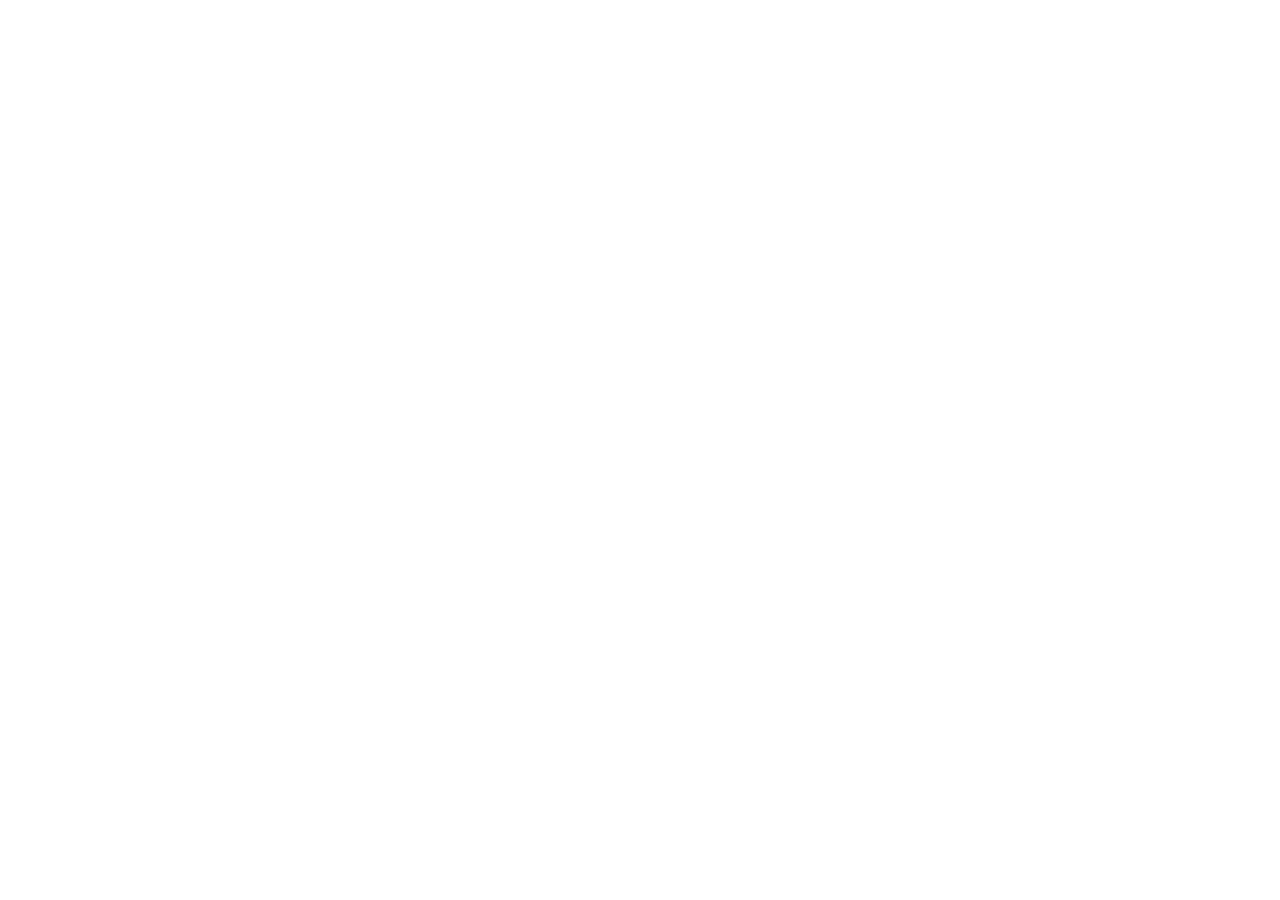
==== index.html @ 193f7284 "base del index" ====
<!DOCTYPE html>
<html lang="en">
<head>
    <meta charset="UTF-8">
    <meta name="viewport" content="width=device-width, initial-scale=1.0">
    <title>BA Perfumes - HOME</title>
</head>
<body>
    
</body>
</html>
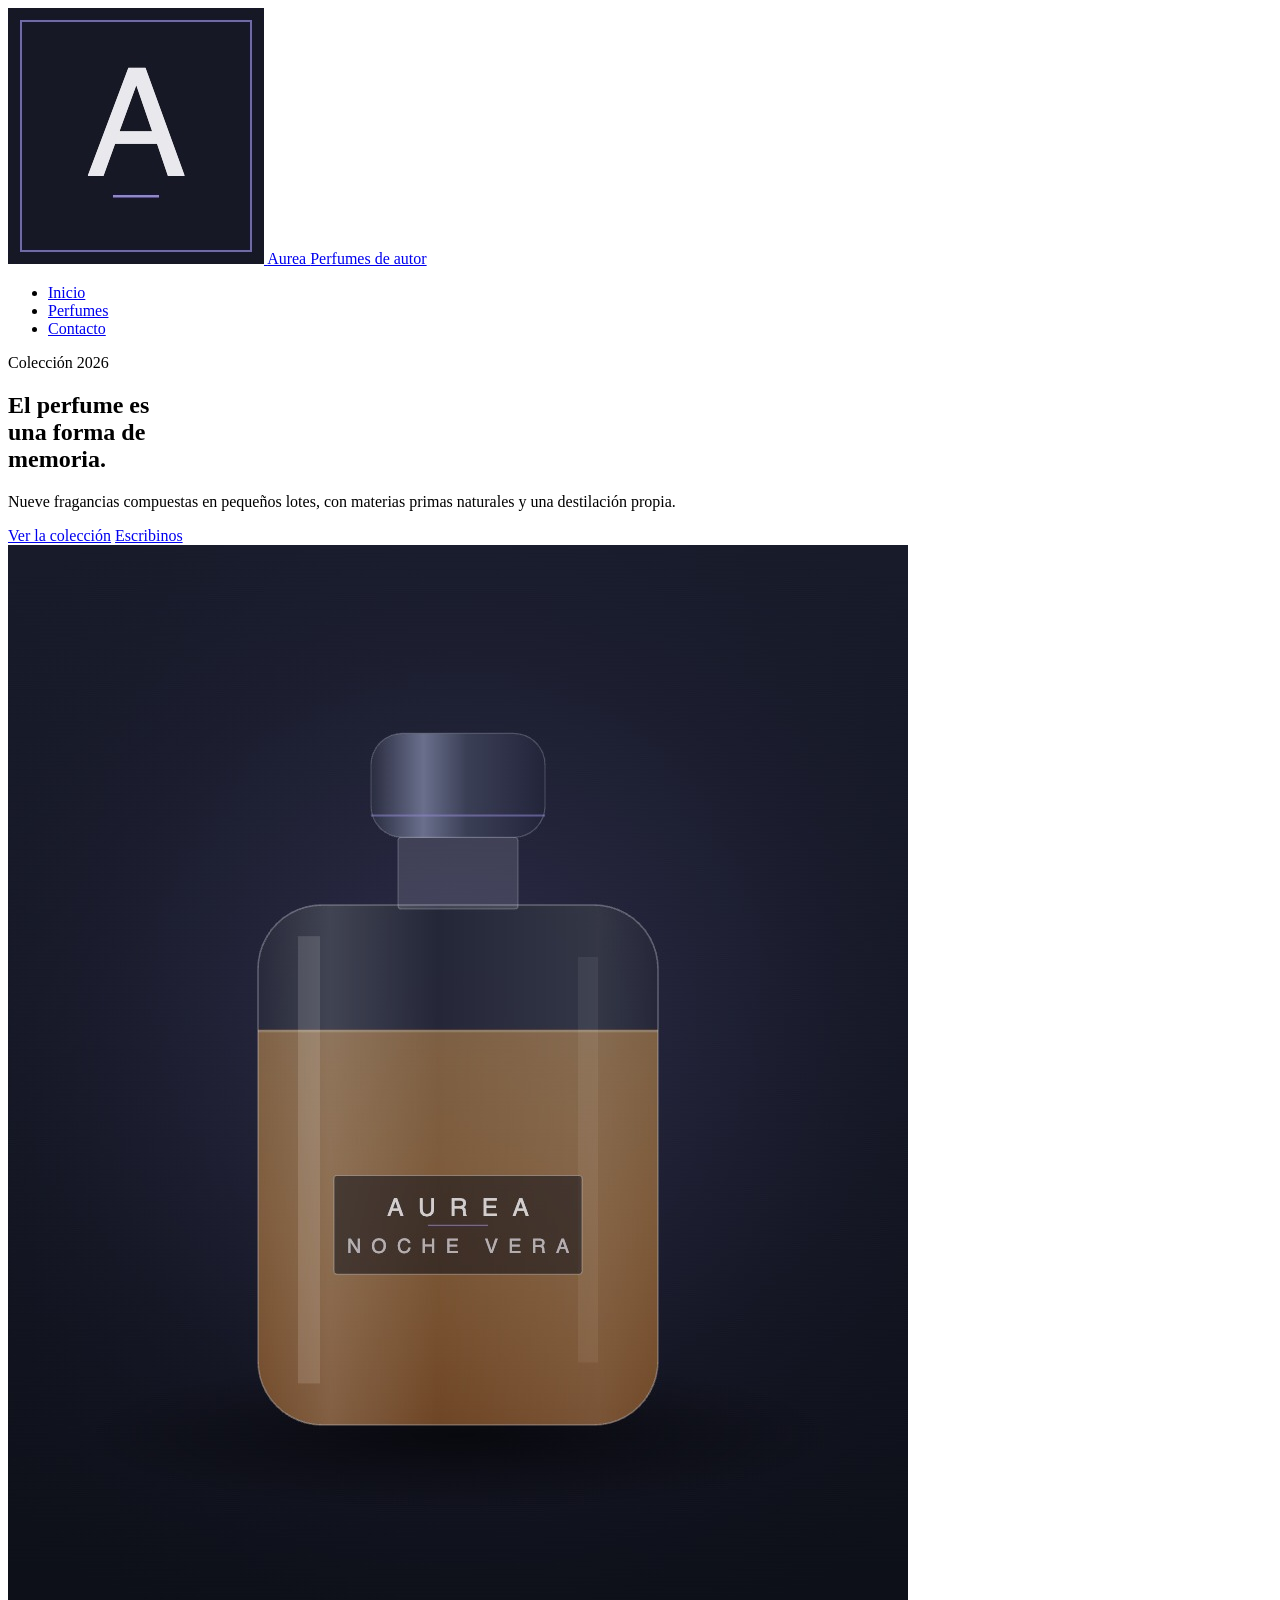
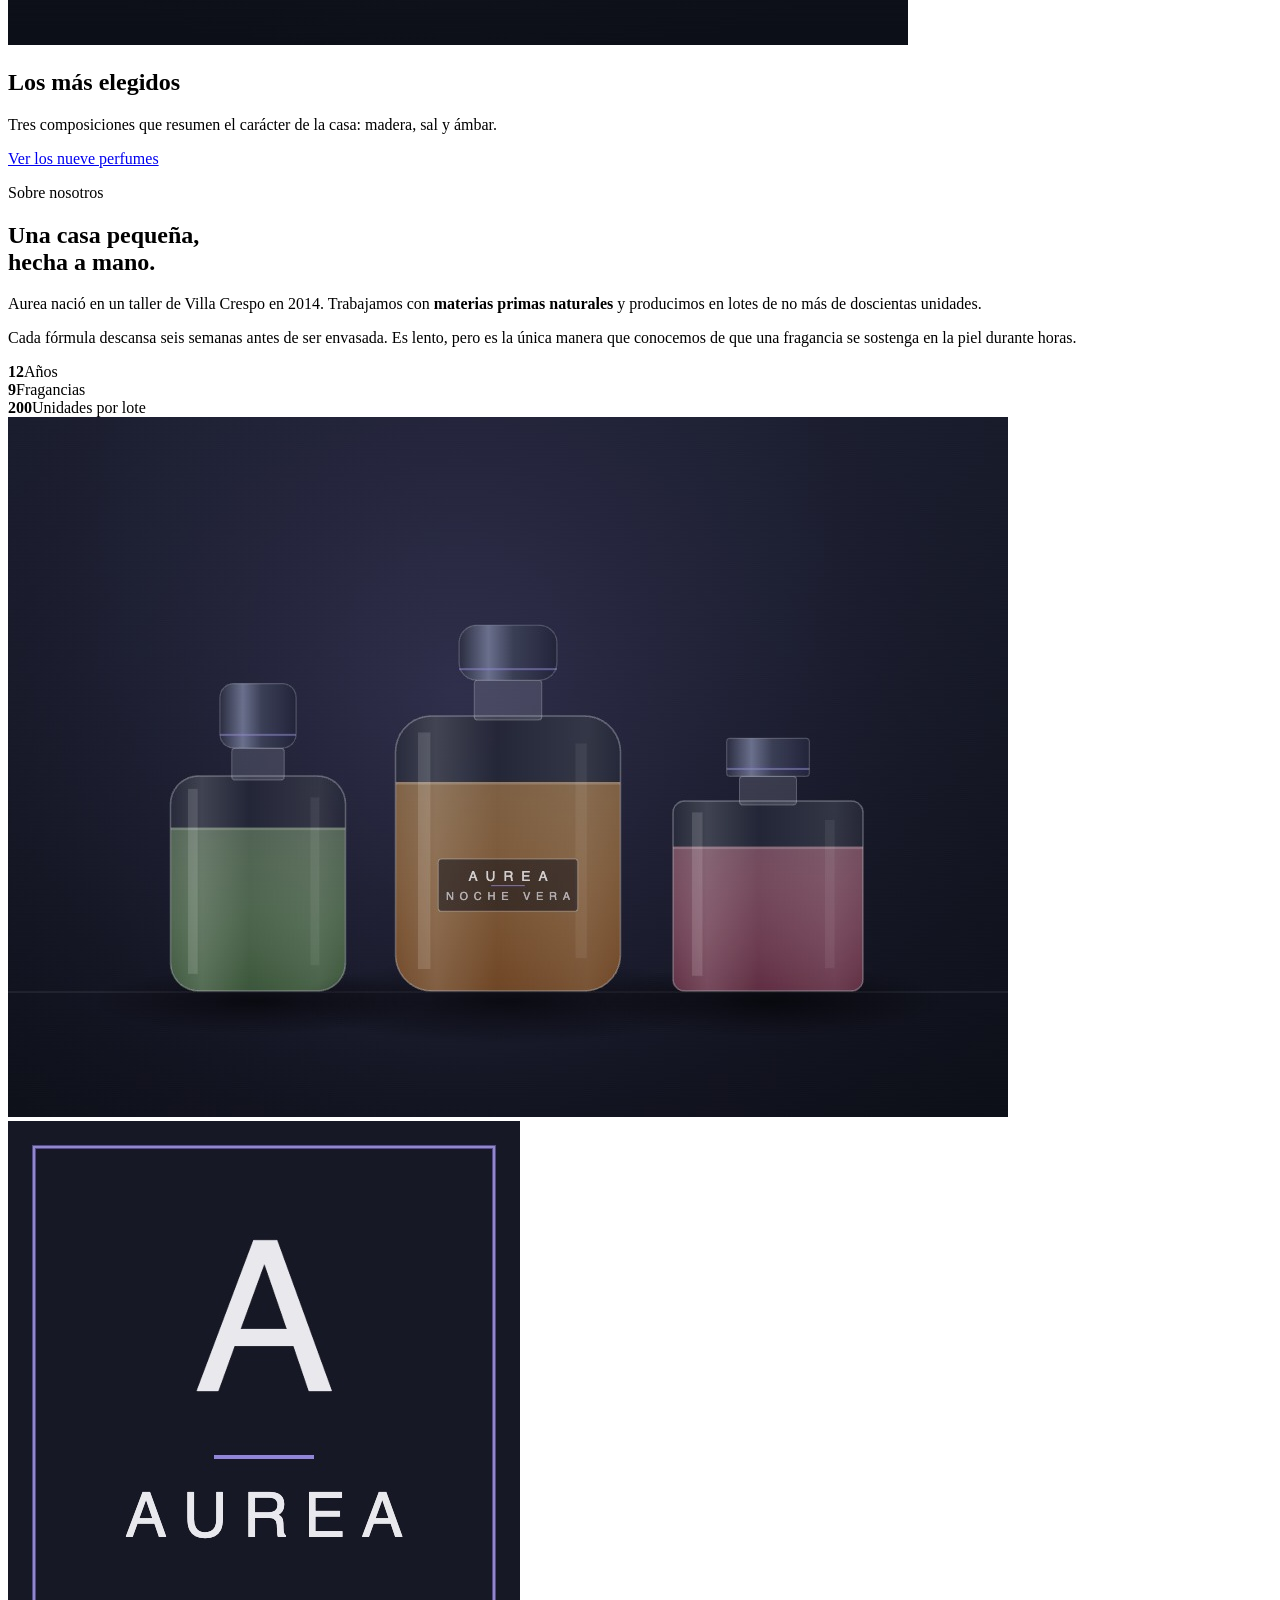
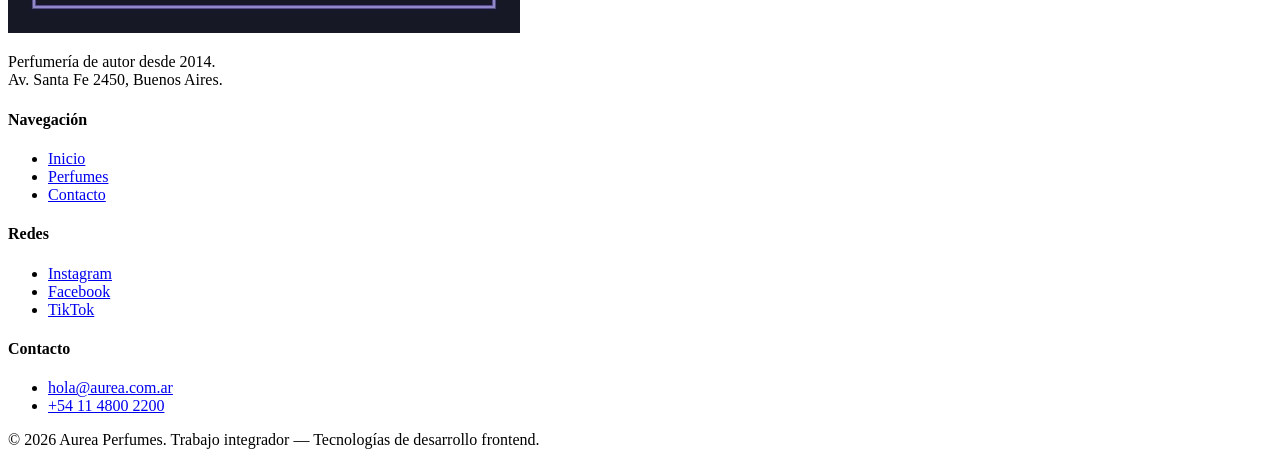
==== commit 61fd7192: "index.html completo y imagenes" ====
--- a/index.html
+++ b/index.html
@@ -3,9 +3,105 @@
 <head>
     <meta charset="UTF-8">
     <meta name="viewport" content="width=device-width, initial-scale=1.0">
-    <title>BA Perfumes - HOME</title>
+    <title>Aurea - HOME</title>
+    <link rel="preconnect" href="https://fonts.googleapis.com">
+    <link rel="preconnect" href="https://fonts.gstatic.com" crossorigin>
+    <link href="https://fonts.googleapis.com/css2?family=Inter:wght@400;500&display=swap" rel="stylesheet">
+    <link rel="stylesheet" href="./css/style.css">
 </head>
 <body>
-    
+    <header class="cabecera">
+    <div class="contenedor">
+      <a href="index.html" class="logo">
+        <img src="./img/logo-chico.jpg" alt="Logo de Aurea Perfumes">
+        <span class="logo-texto">Aurea
+          <span class="logo-bajada">Perfumes de autor</span>
+        </span>
+      </a>
+      <nav>
+        <ul class="menu">
+          <li><a href="index.html" class="activo">Inicio</a></li>
+          <li><a href="products.html">Perfumes</a></li>
+          <li><a href="contact.html">Contacto</a></li>
+        </ul>
+      </nav>
+    </div>
+  </header>
+    <section class="portada">
+    <div class="contenedor">
+      <div class="portada-texto">
+        <p class="antetitulo">Colección 2026</p>
+        <h1 class="titulo-grande">El perfume es<br>una forma de<br>memoria.</h1>
+        <p class="bajada">Nueve fragancias compuestas en pequeños lotes, con materias primas naturales y una destilación propia.</p>
+        <a href="products.html" class="boton">Ver la colección</a>
+        <a href="contact.html" class="boton boton-secundario">Escribinos</a>
+      </div>
+      <div class="portada-imagen">
+        <img src="./img/portada.jpg" alt="Frasco de perfume Aurea" class="foto-alta">
+      </div>
+    </div>
+  </section>
+    <section class="seccion">
+    <div class="contenedor">
+      <h2 class="titulo-seccion">Los más elegidos</h2>
+      <p class="texto-seccion">Tres composiciones que resumen el carácter de la casa: madera, sal y ámbar.</p>
+      <div class="catalogo">
+        
+      </div>
+      <a href="productos.html" class="boton">Ver los nueve perfumes</a>
+    </div>
+  </section>
+    <section class="seccion sobre">
+    <div class="contenedor">
+      <div class="sobre-texto">
+        <p class="antetitulo">Sobre nosotros</p>
+        <h2 class="titulo-seccion">Una casa pequeña,<br>hecha a mano.</h2>
+        <p>Aurea nació en un taller de Villa Crespo en 2014. Trabajamos con <strong>materias primas naturales</strong> y producimos en lotes de no más de doscientas unidades.</p>
+        <p>Cada fórmula descansa seis semanas antes de ser envasada. Es lento, pero es la única manera que conocemos de que una fragancia se sostenga en la piel durante horas.</p>
+        <div class="datos">
+          <div class="dato"><strong>12</strong><span>Años</span></div>
+          <div class="dato"><strong>9</strong><span>Fragancias</span></div>
+          <div class="dato"><strong>200</strong><span>Unidades por lote</span></div>
+        </div>
+      </div>
+      <div class="sobre-imagen">
+        <img src="img/taller.jpg" alt="Taller de Aurea" class="foto-ancha">
+      </div>
+    </div>
+  </section>
+    <footer class="pie">
+    <div class="contenedor">
+      <div class="pie-columna">
+        <img src="img/logo.jpg" alt="Logo de Aurea Perfumes" class="logo-pie">
+        <p class="medida">Perfumería de autor desde 2014.<br>Av. Santa Fe 2450, Buenos Aires.</p>
+      </div>
+      <div class="pie-columna">
+        <h4>Navegación</h4>
+        <ul>
+          <li><a href="index.html">Inicio</a></li>
+          <li><a href="productos.html">Perfumes</a></li>
+          <li><a href="contacto.html">Contacto</a></li>
+        </ul>
+      </div>
+      <div class="pie-columna">
+        <h4>Redes</h4>
+        <ul>
+          <li><a href="https://www.instagram.com" target="_blank">Instagram</a></li>
+          <li><a href="https://www.facebook.com" target="_blank">Facebook</a></li>
+          <li><a href="https://www.tiktok.com" target="_blank">TikTok</a></li>
+        </ul>
+      </div>
+      <div class="pie-columna">
+        <h4>Contacto</h4>
+        <ul>
+          <li><a href="mailto:hola@aurea.com.ar">hola@aurea.com.ar</a></li>
+          <li><a href="tel:+541148002200">+54 11 4800 2200</a></li>
+        </ul>
+      </div>
+    </div>
+    <div class="contenedor">
+      <p class="copyright">© 2026 Aurea Perfumes. Trabajo integrador — Tecnologías de desarrollo frontend.</p>
+    </div>
+  </footer>
 </body>
 </html>
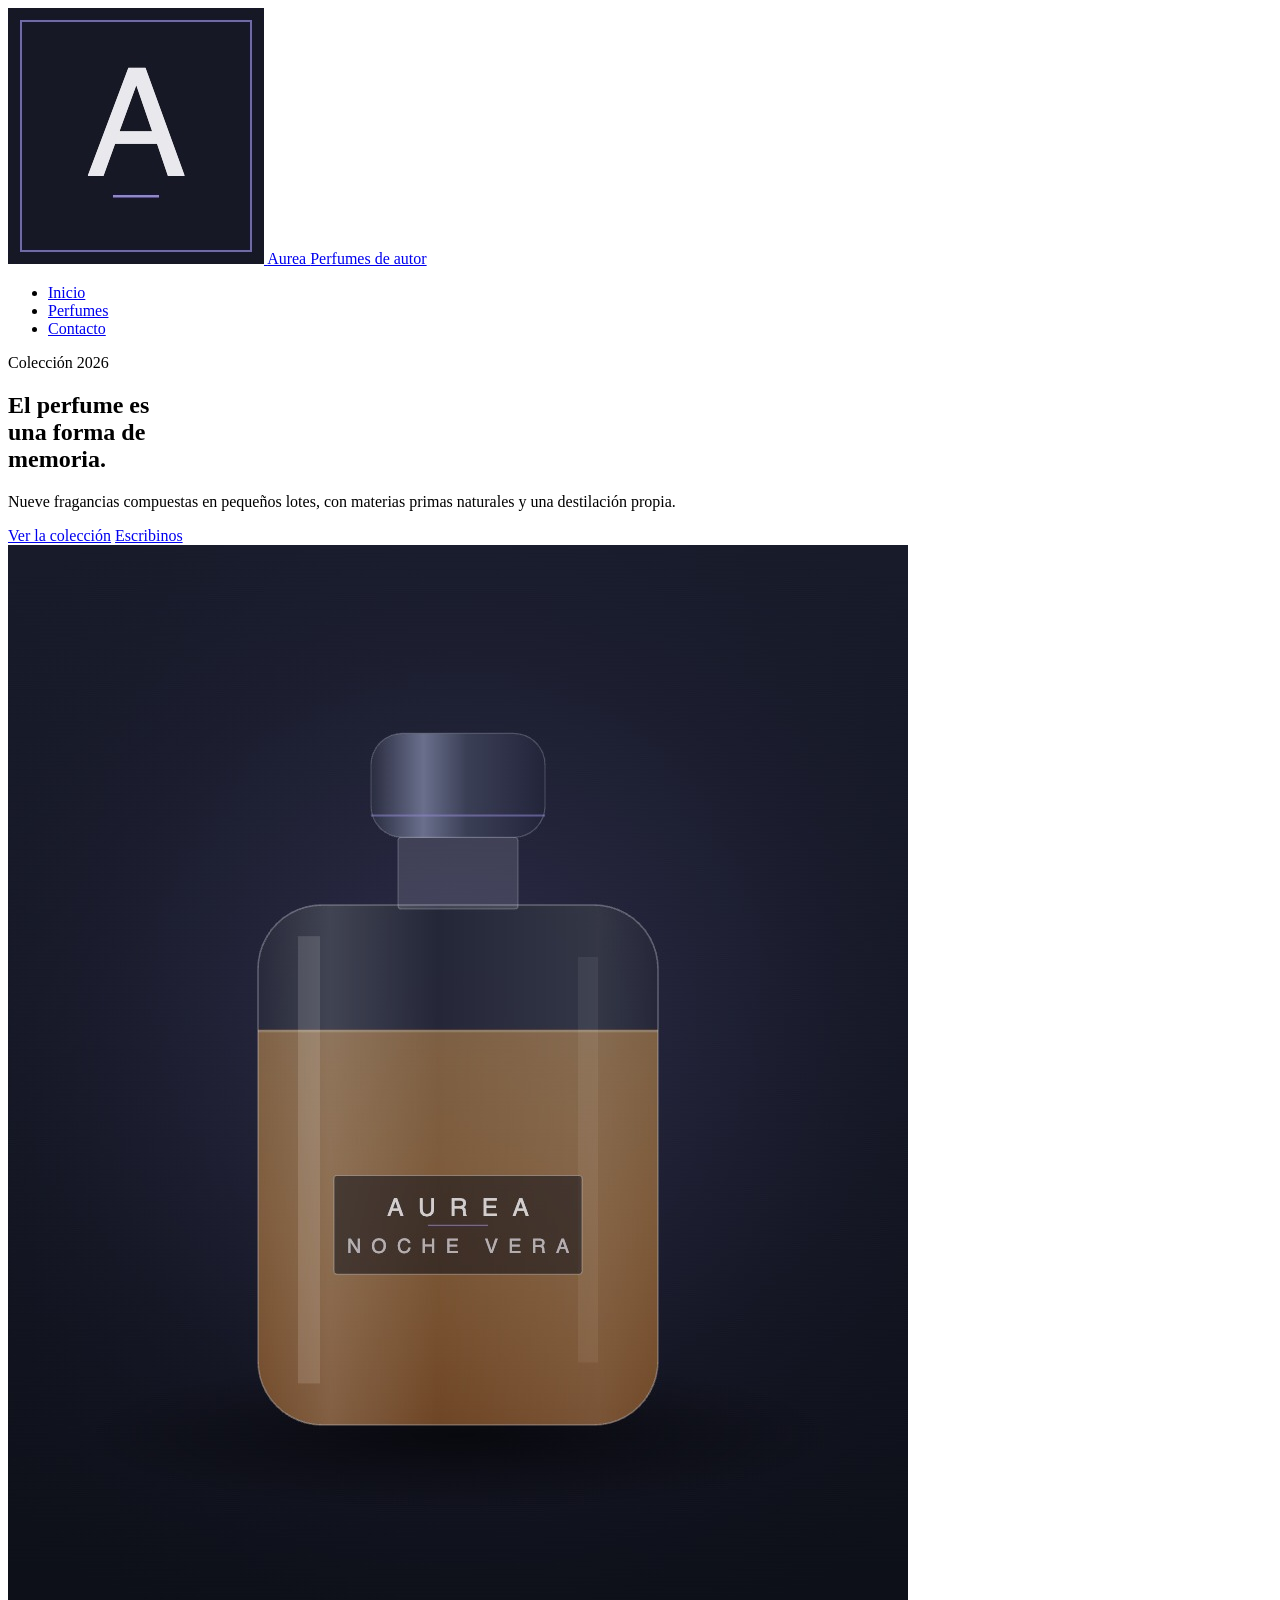
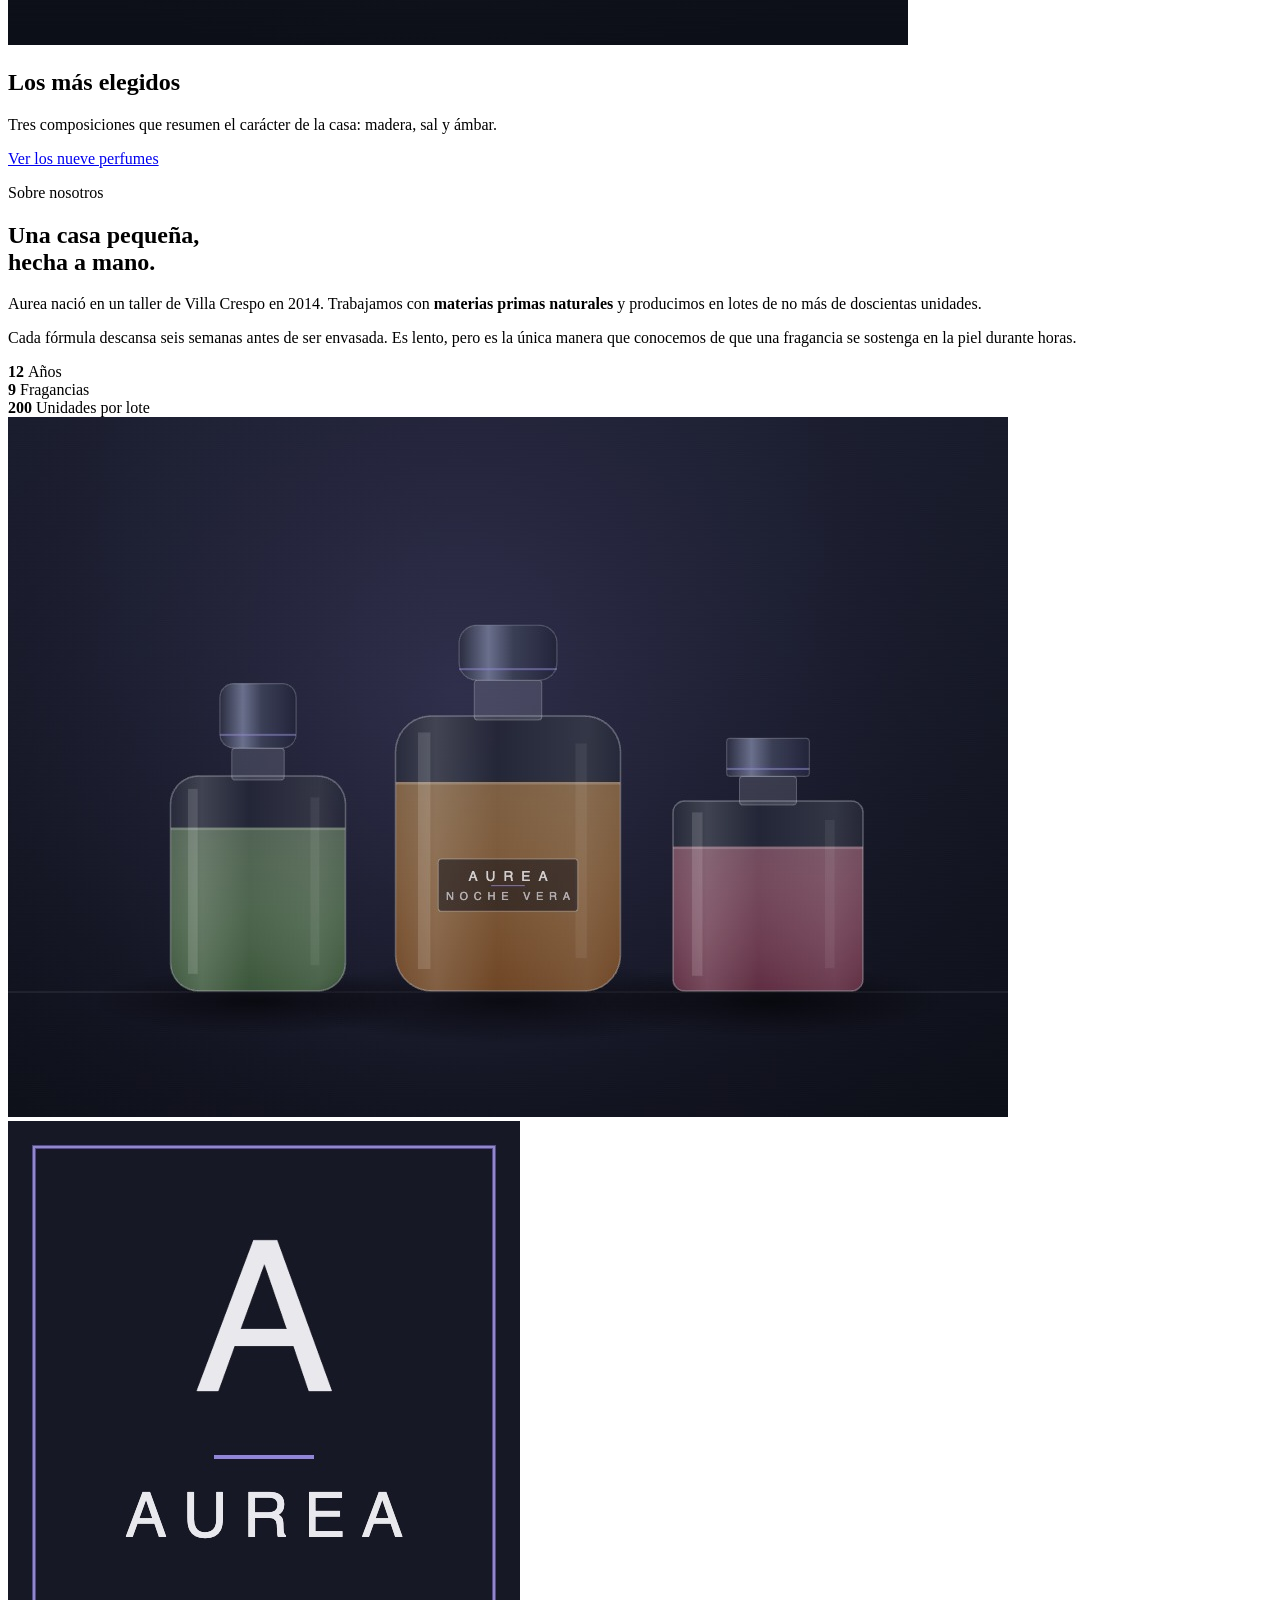
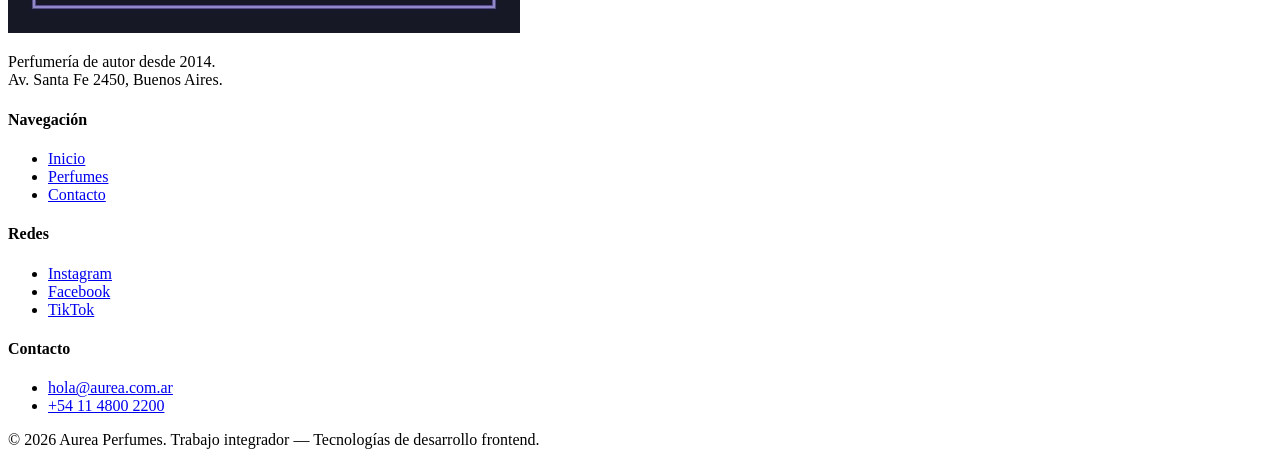
==== commit fbec3af3: "correcciones" ====
--- a/index.html
+++ b/index.html
@@ -59,9 +59,9 @@
         <p>Aurea nació en un taller de Villa Crespo en 2014. Trabajamos con <strong>materias primas naturales</strong> y producimos en lotes de no más de doscientas unidades.</p>
         <p>Cada fórmula descansa seis semanas antes de ser envasada. Es lento, pero es la única manera que conocemos de que una fragancia se sostenga en la piel durante horas.</p>
         <div class="datos">
-          <div class="dato"><strong>12</strong><span>Años</span></div>
-          <div class="dato"><strong>9</strong><span>Fragancias</span></div>
-          <div class="dato"><strong>200</strong><span>Unidades por lote</span></div>
+          <div class="dato"><strong>12 </strong><span>Años</span></div>
+          <div class="dato"><strong>9 </strong><span>Fragancias</span></div>
+          <div class="dato"><strong>200 </strong><span>Unidades por lote</span></div>
         </div>
       </div>
       <div class="sobre-imagen">
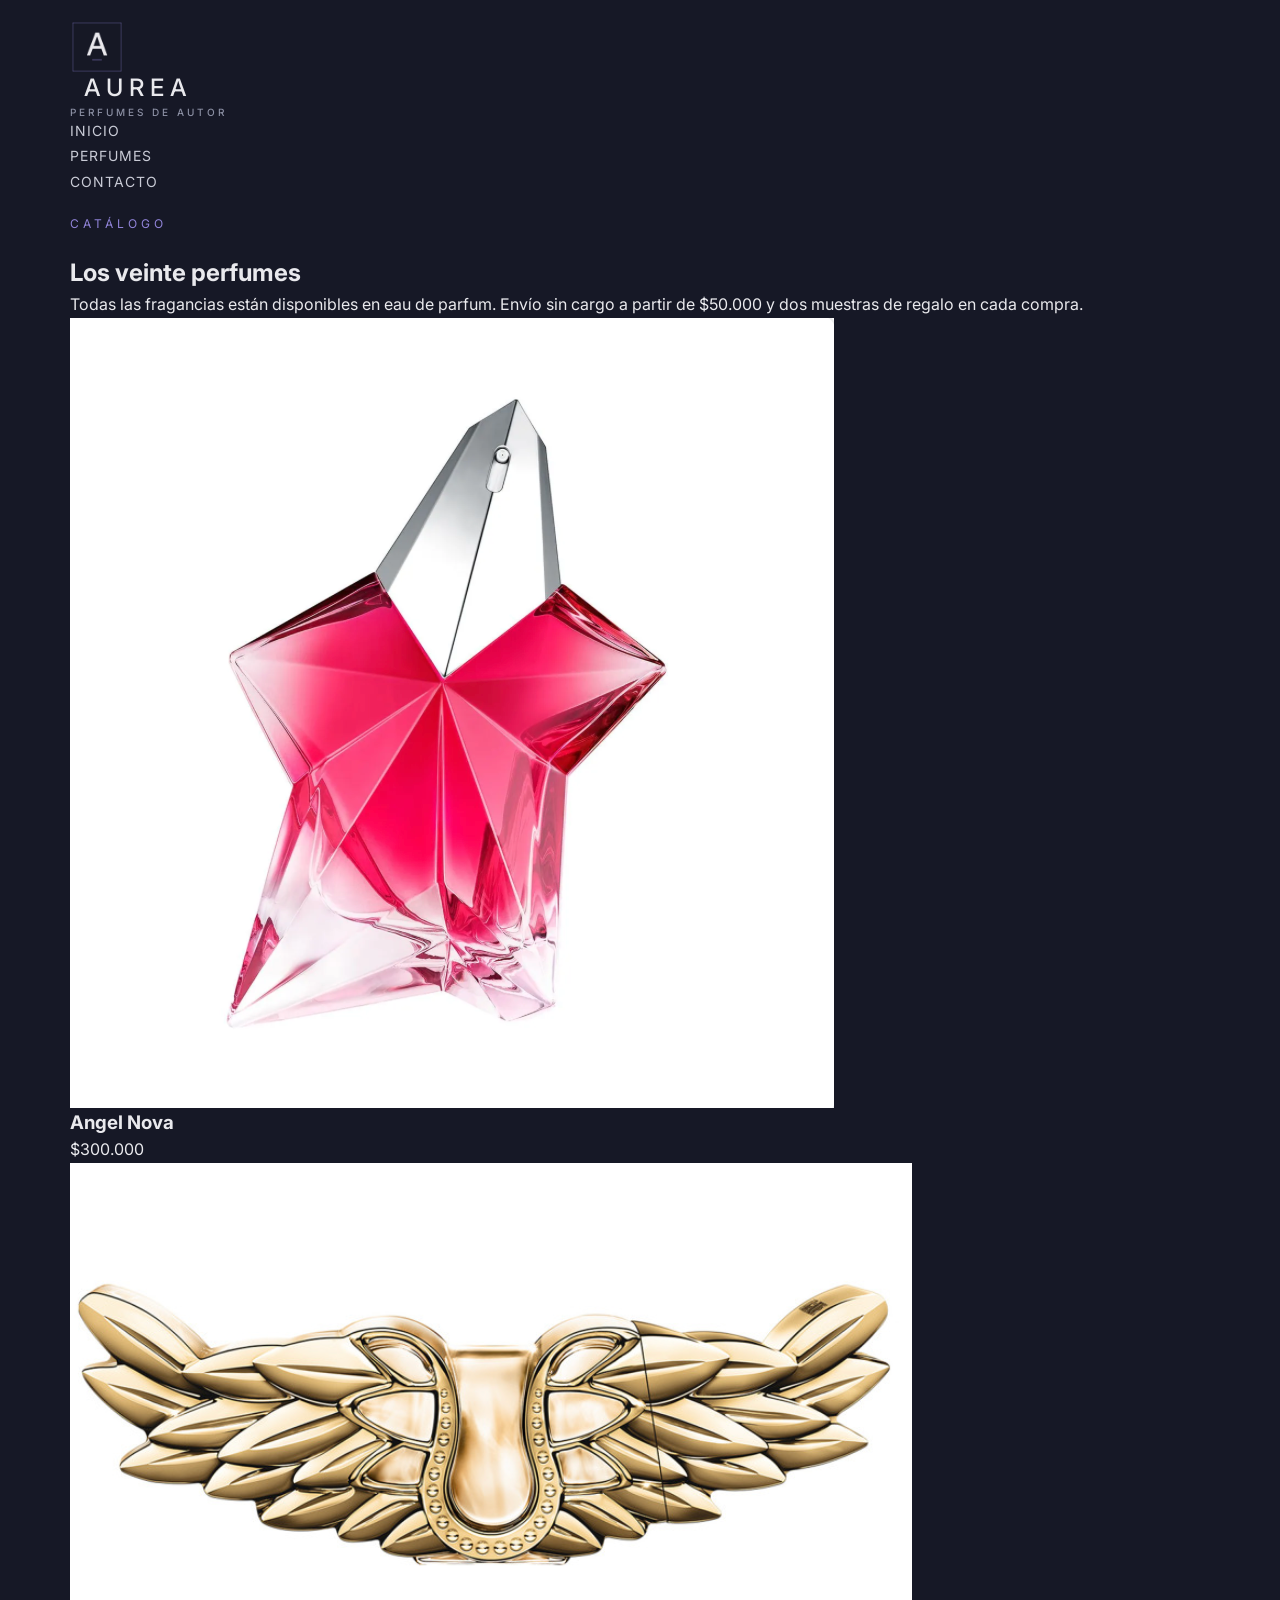
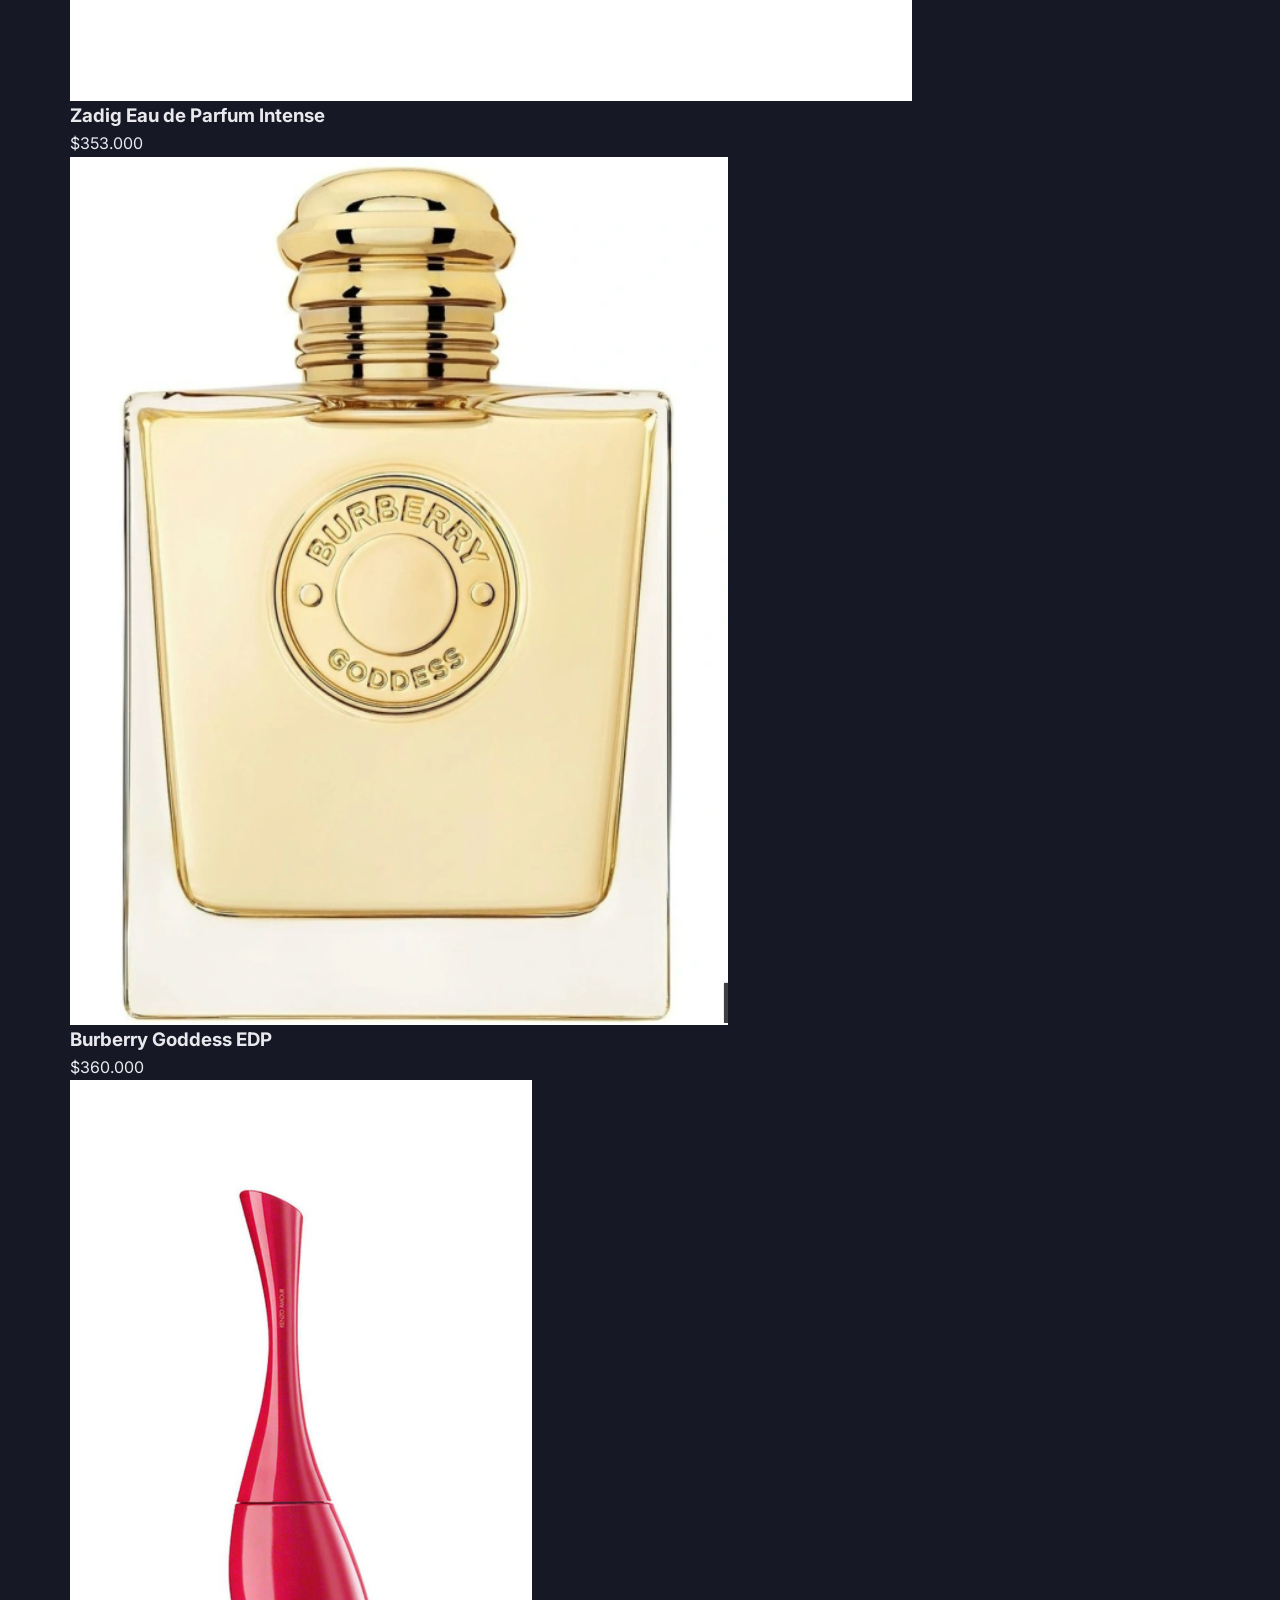
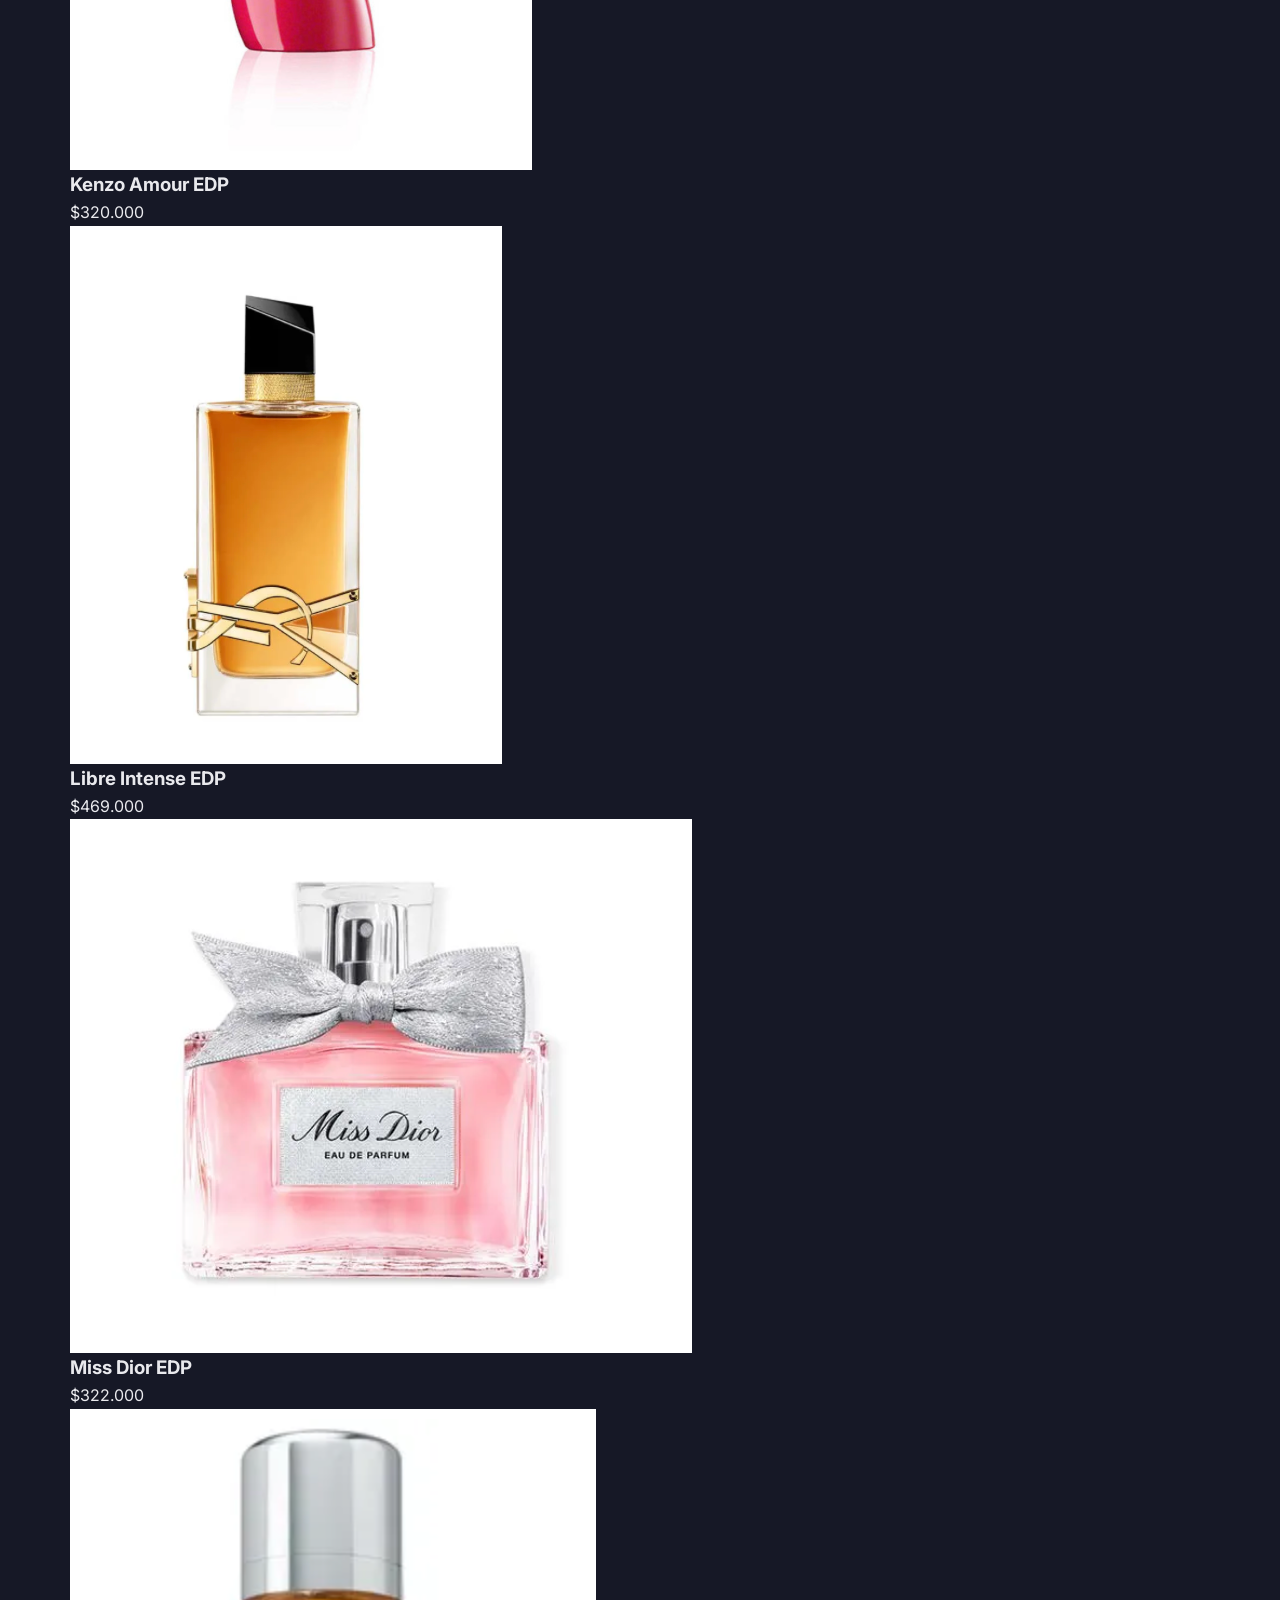
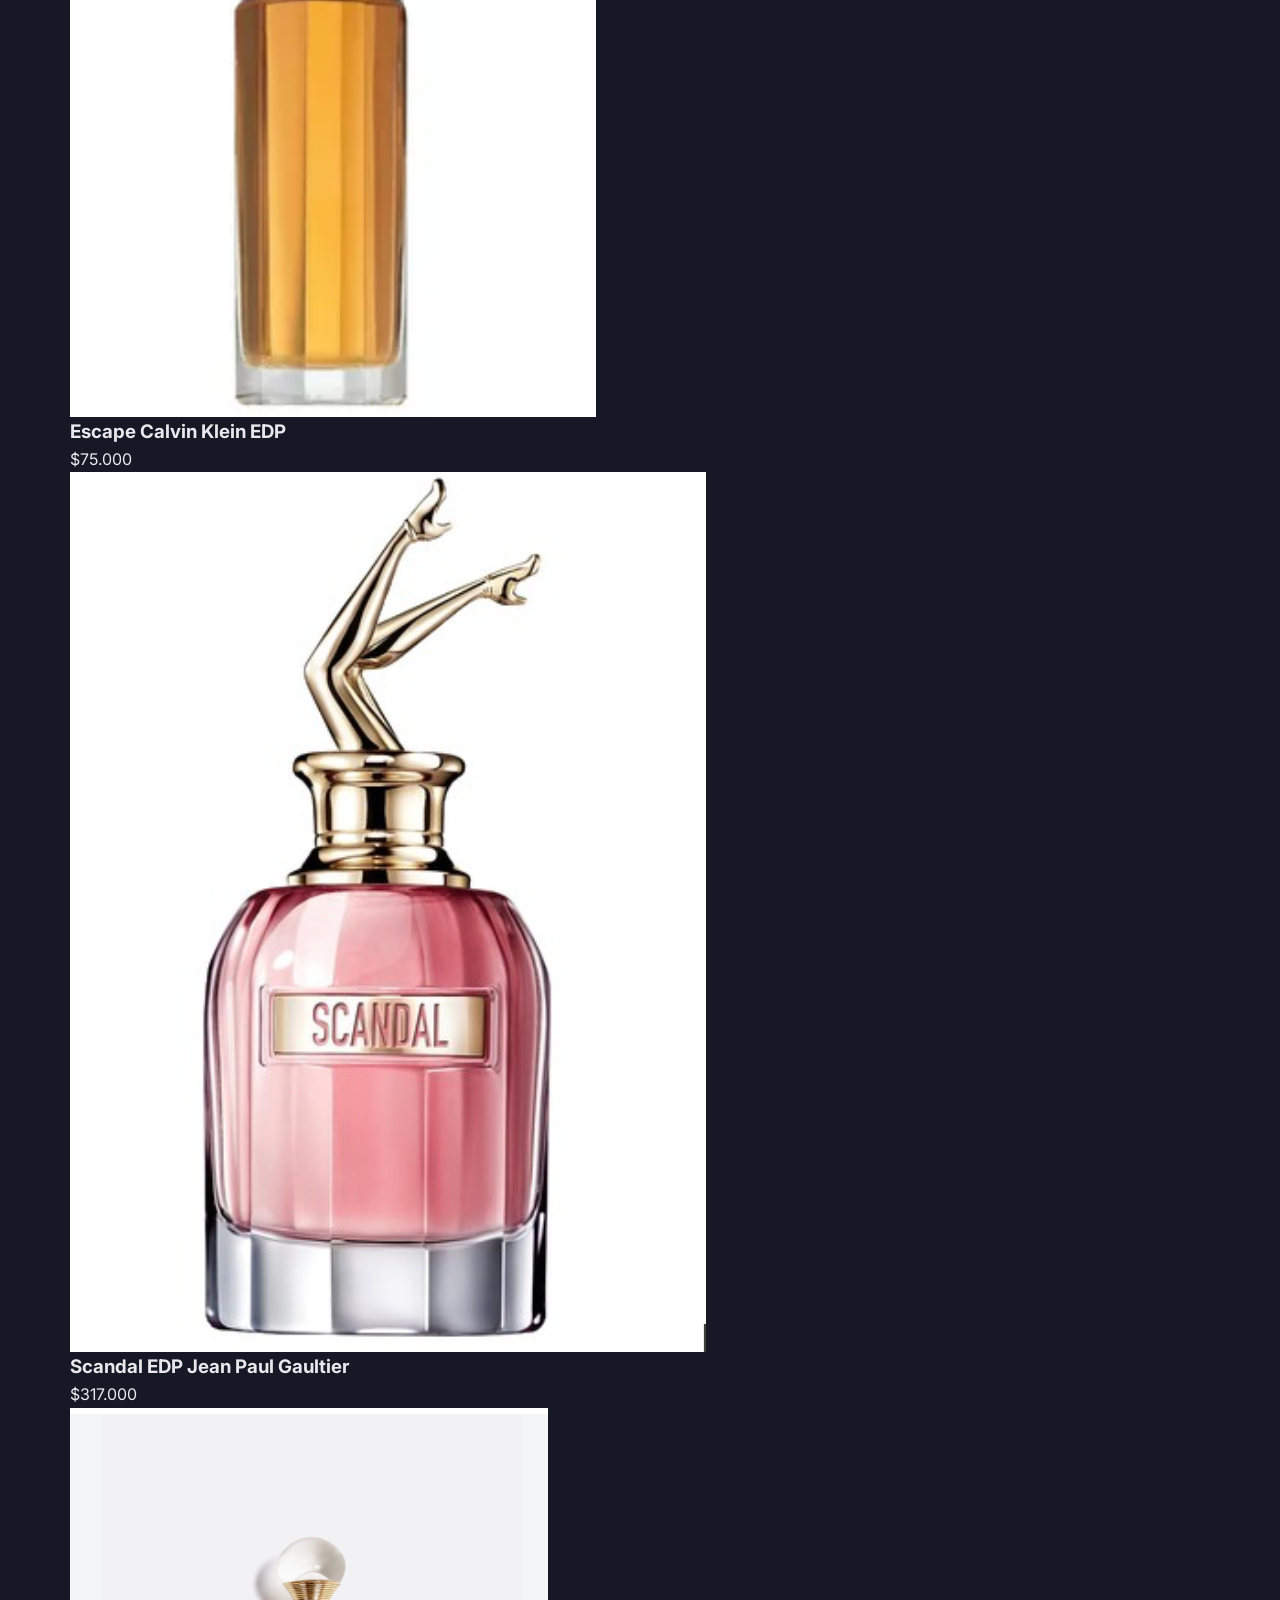
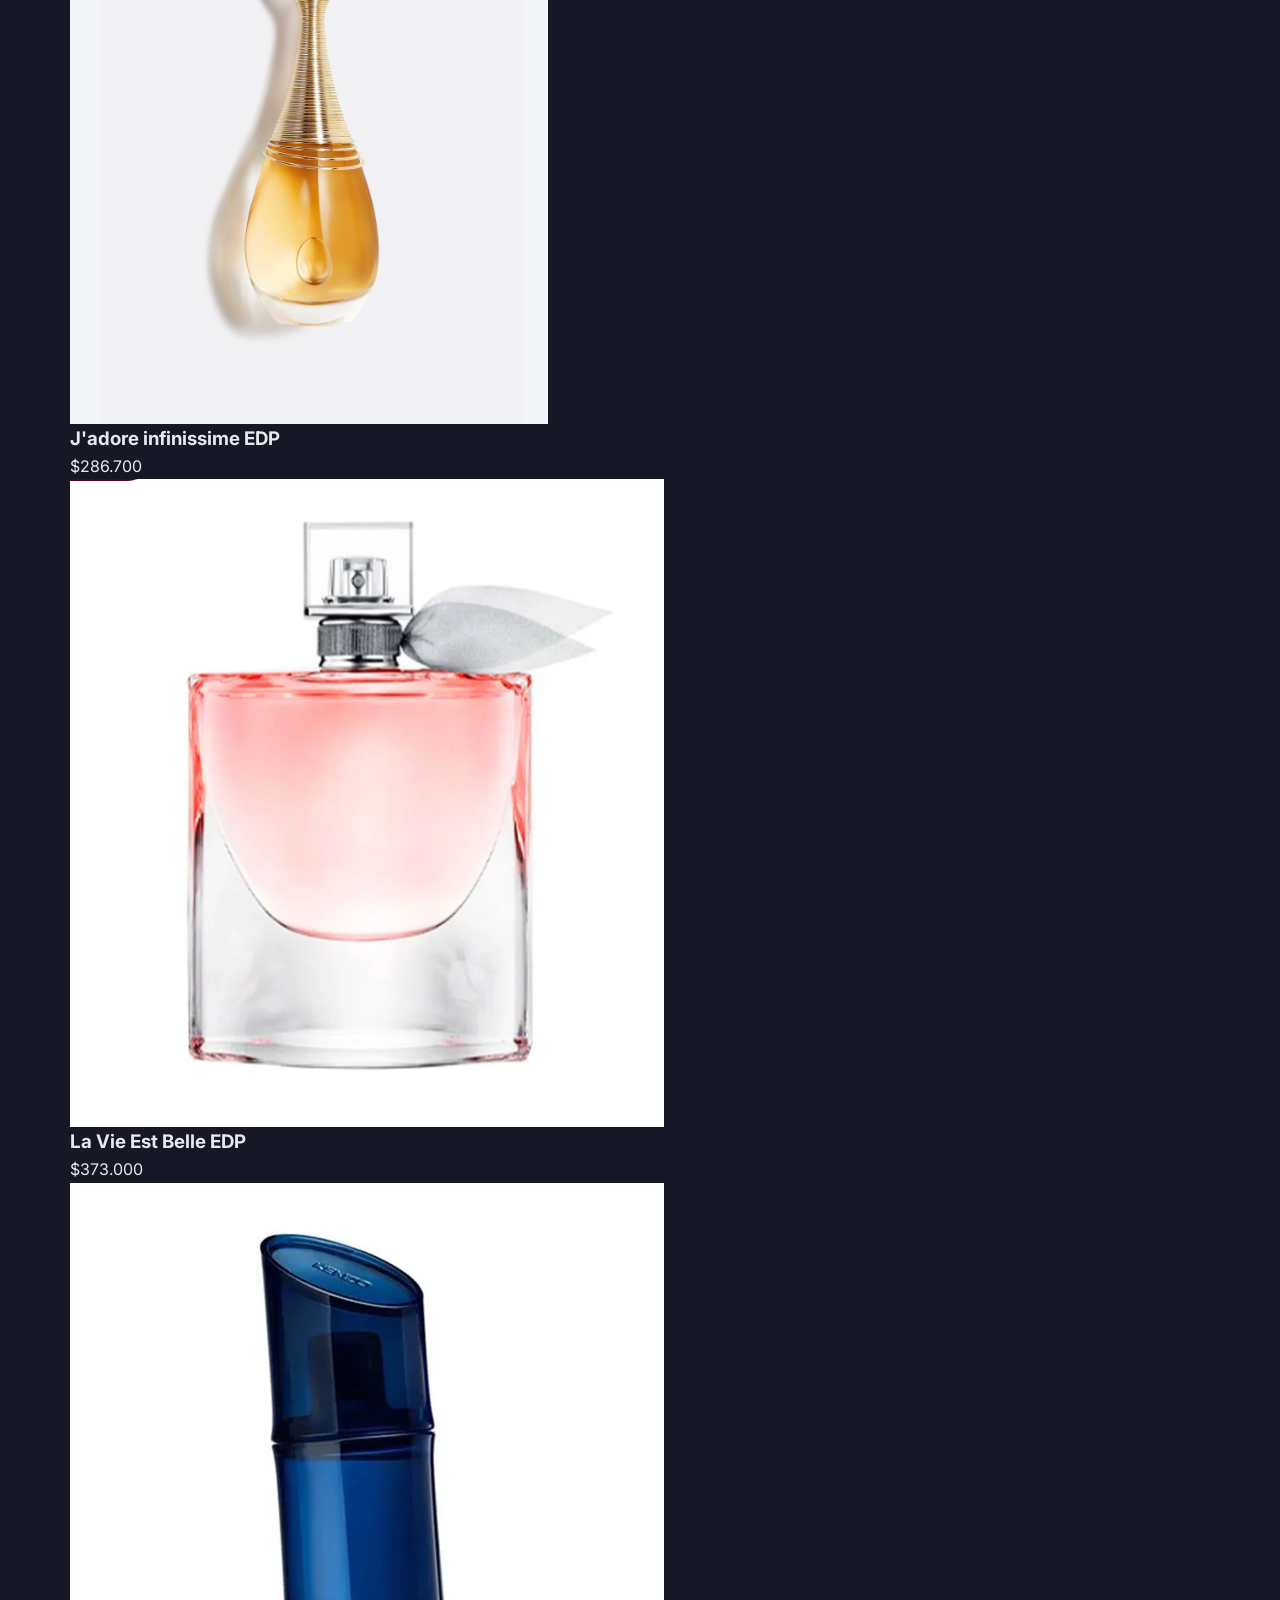
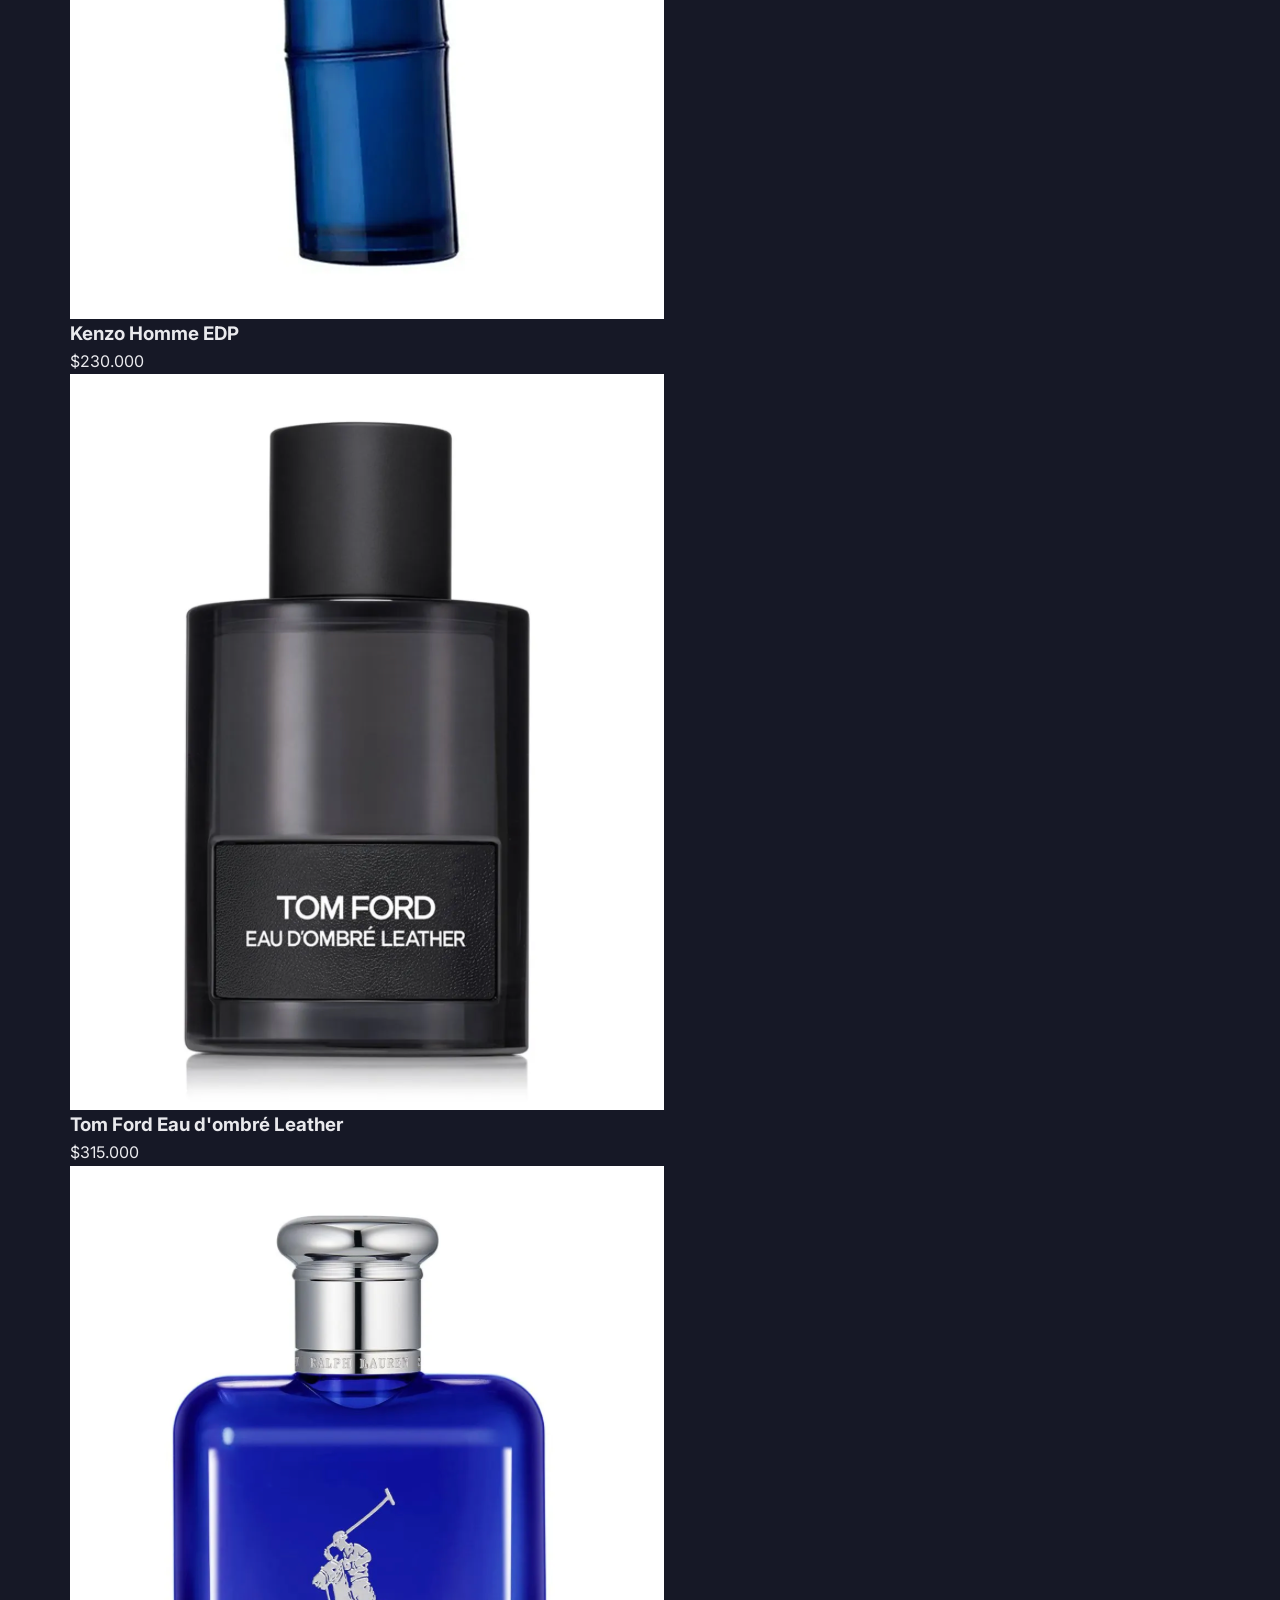
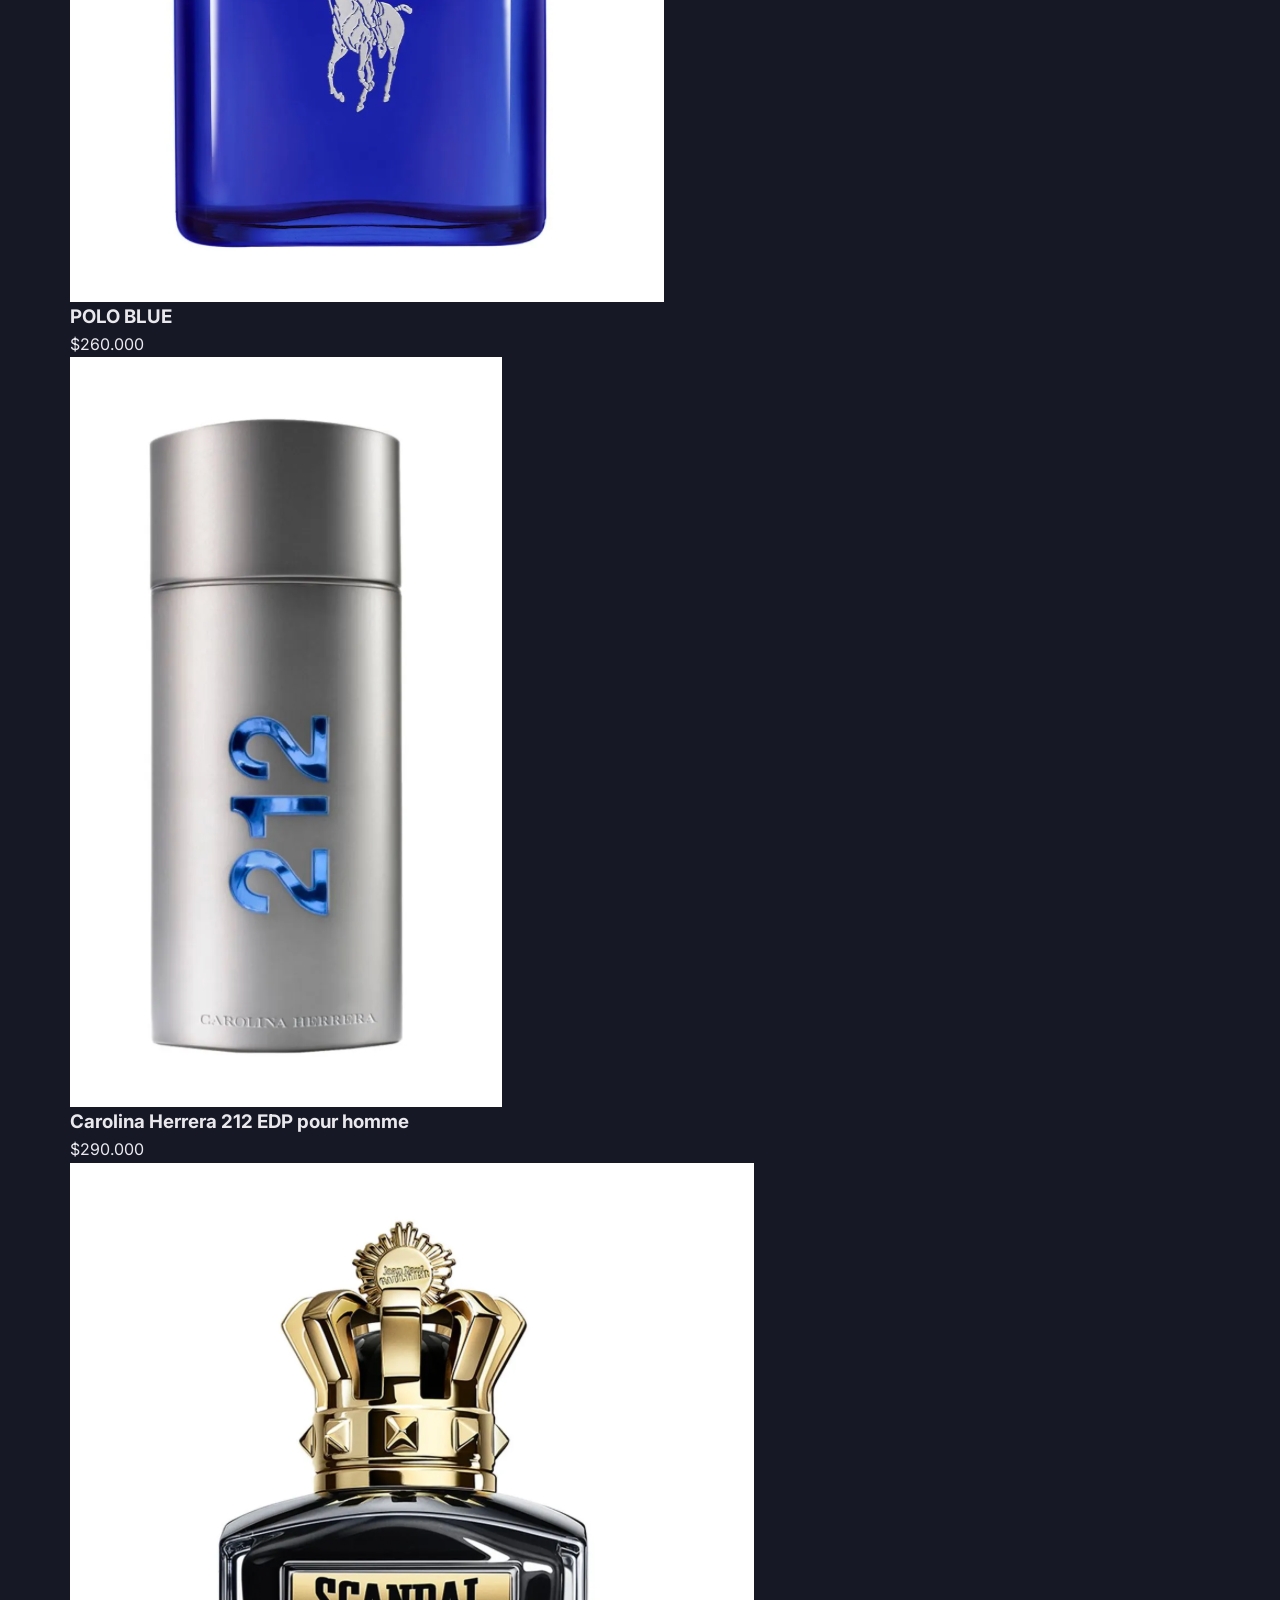
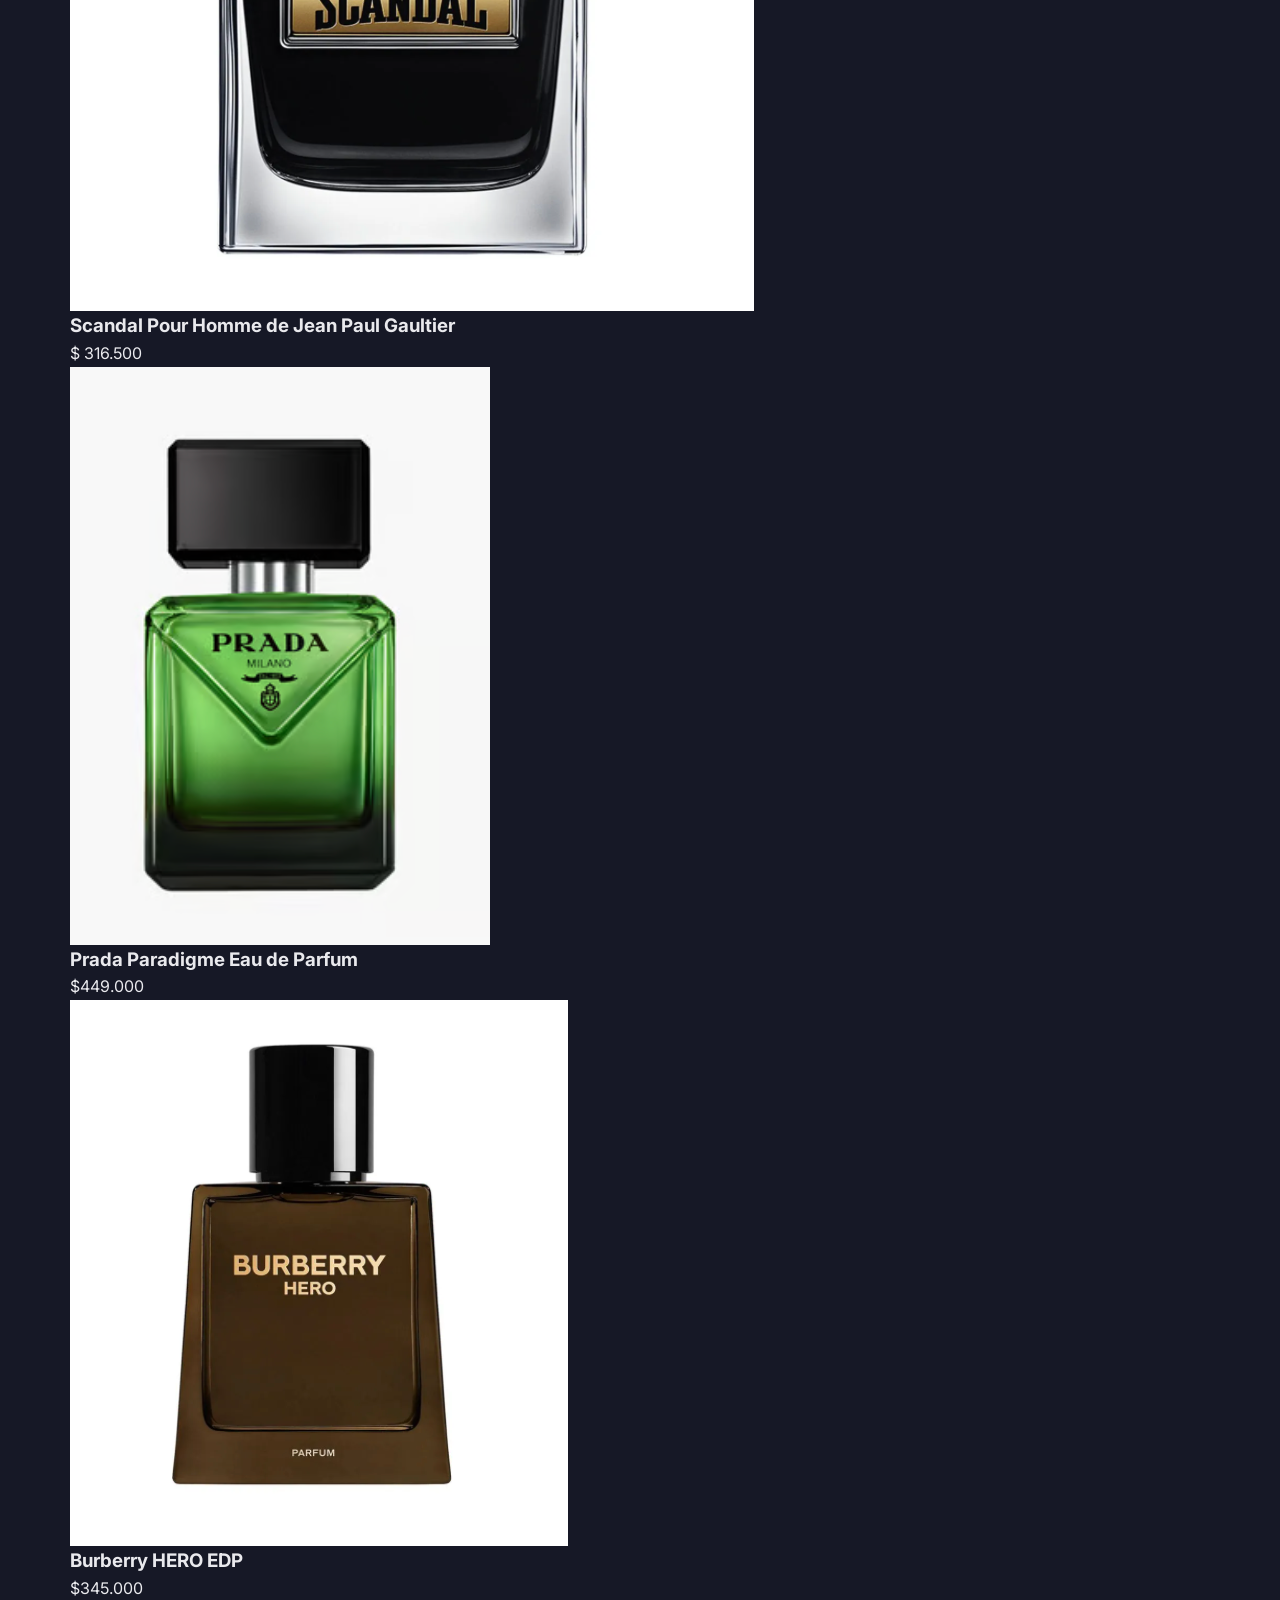
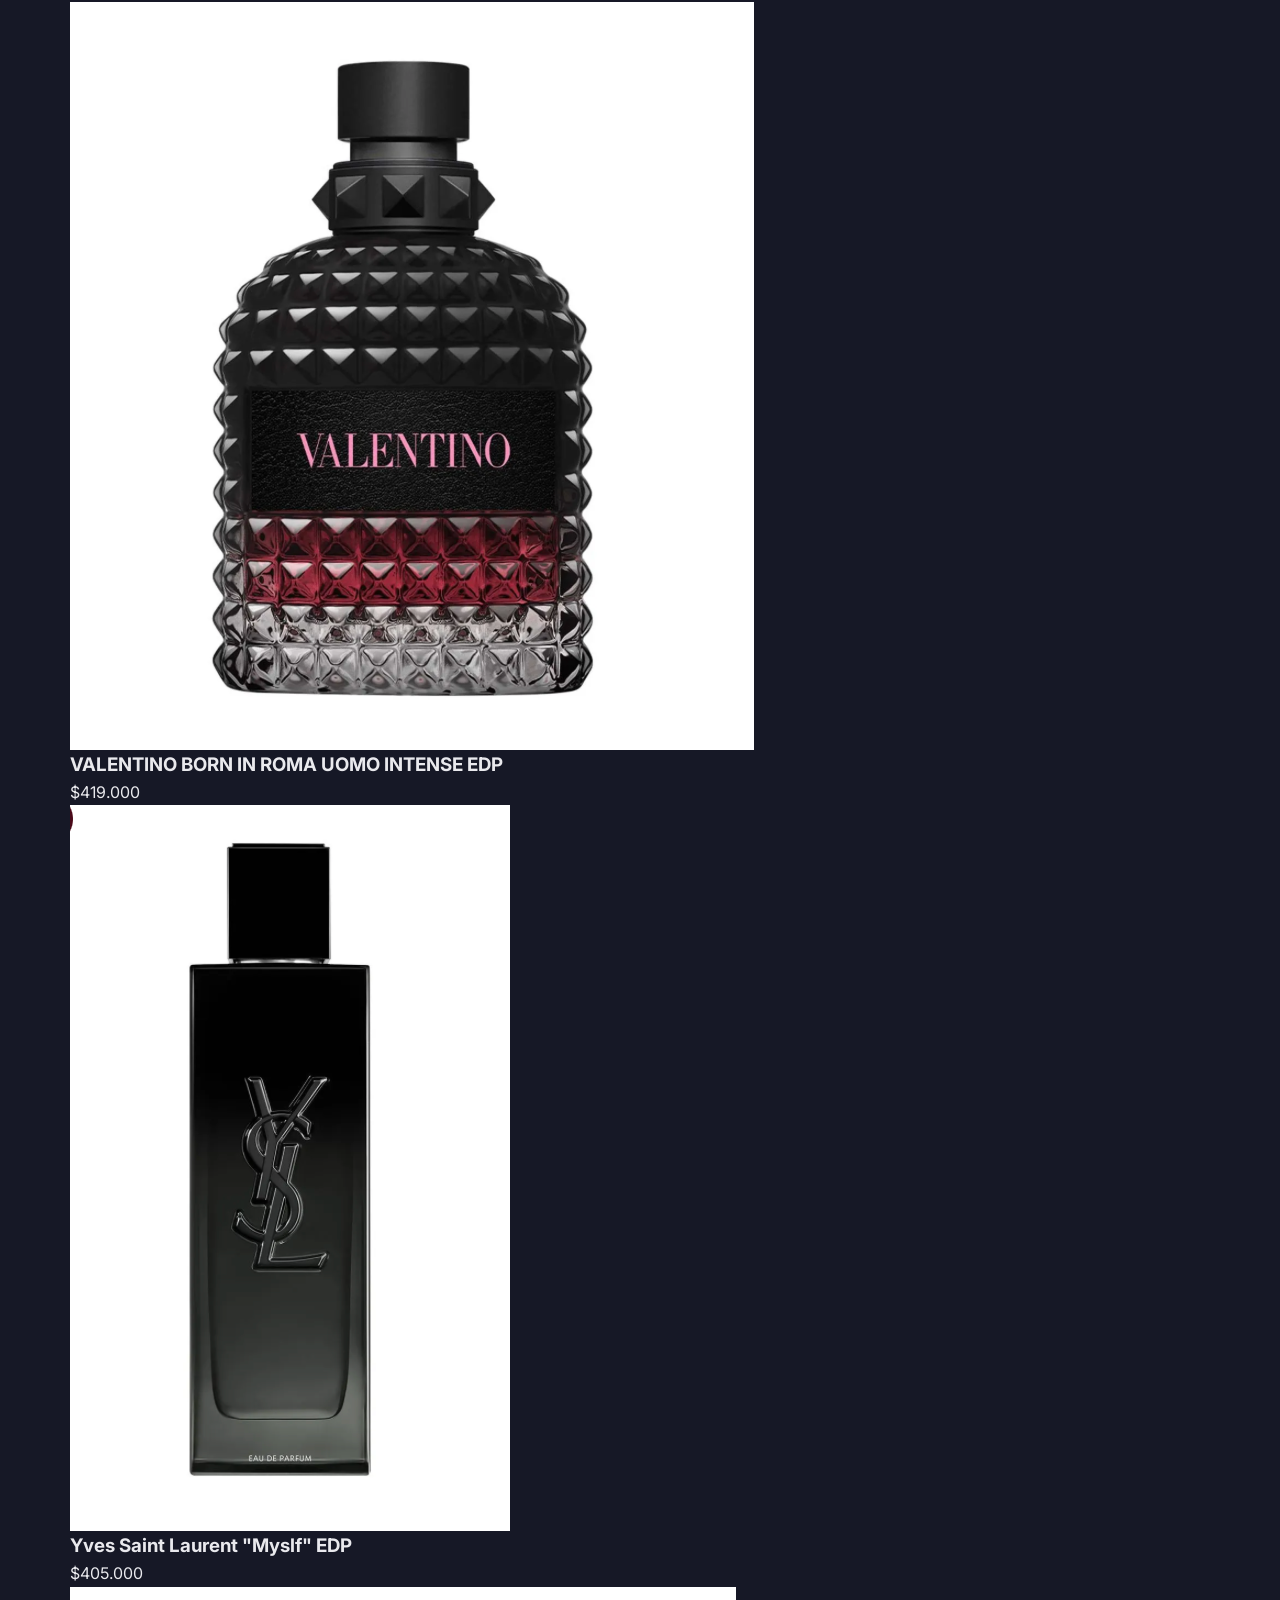
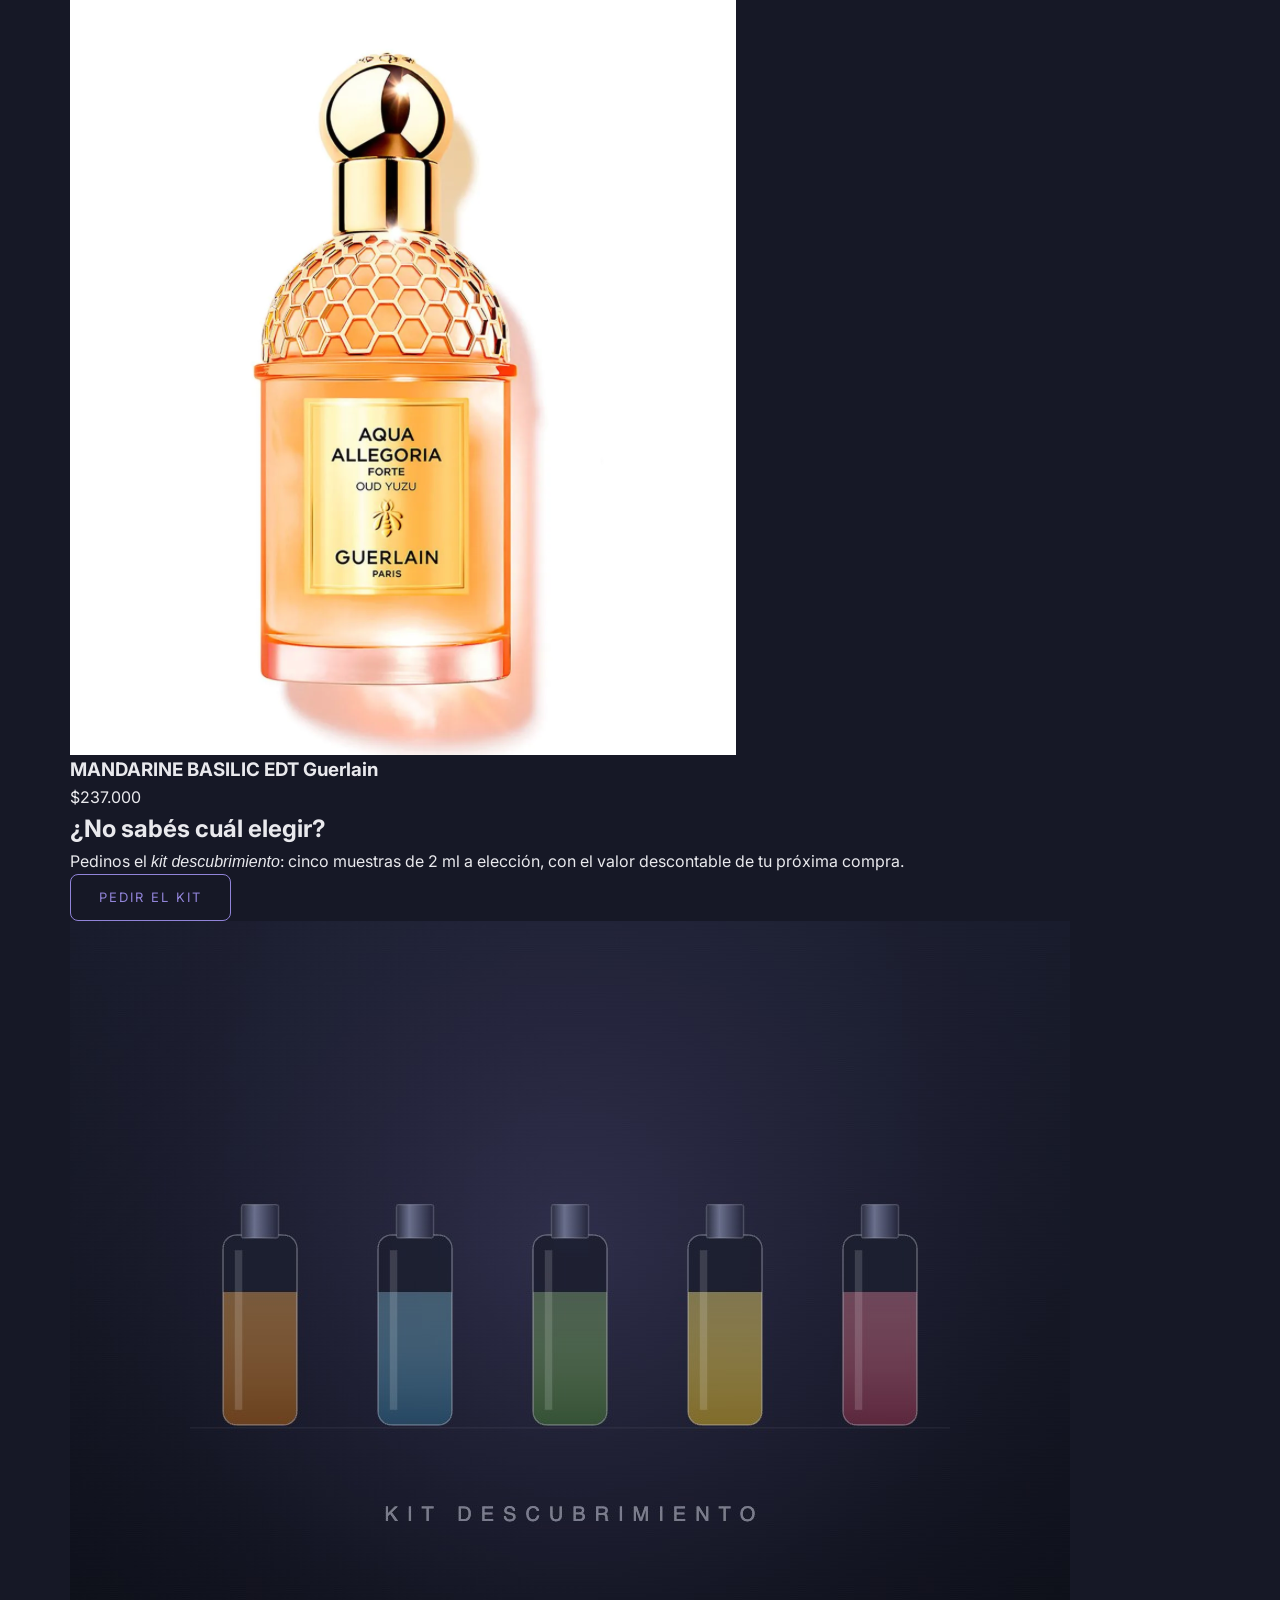
==== commit 4694bd17: "nombres y precios perfumes" ====
--- a/index.html
+++ b/index.html
@@ -1,16 +1,17 @@
 <!DOCTYPE html>
-<html lang="en">
+<html lang="es">
 <head>
     <meta charset="UTF-8">
     <meta name="viewport" content="width=device-width, initial-scale=1.0">
-    <title>Aurea - HOME</title>
+    <title>Perfumes-Aurea</title>
     <link rel="preconnect" href="https://fonts.googleapis.com">
     <link rel="preconnect" href="https://fonts.gstatic.com" crossorigin>
     <link href="https://fonts.googleapis.com/css2?family=Inter:wght@400;500&display=swap" rel="stylesheet">
-    <link rel="stylesheet" href="./css/style.css">
+    <link rel="stylesheet" href="./css/styles.css">
 </head>
 <body>
-    <header class="cabecera">
+
+  <header class="cabecera">
     <div class="contenedor">
       <a href="index.html" class="logo">
         <img src="./img/logo-chico.jpg" alt="Logo de Aurea Perfumes">
@@ -20,67 +21,213 @@
       </a>
       <nav>
         <ul class="menu">
-          <li><a href="index.html" class="activo">Inicio</a></li>
-          <li><a href="products.html">Perfumes</a></li>
+          <li><a href="index.html">Inicio</a></li>
+          <li><a href="products.html" class="activo">Perfumes</a></li>
           <li><a href="contact.html">Contacto</a></li>
         </ul>
       </nav>
     </div>
   </header>
-    <section class="portada">
+
+  <main>
+    <section class="seccion">
+      <div class="contenedor">
+        <p class="antetitulo">Catálogo</p>
+        <h1 class="titulo-seccion">Los veinte perfumes</h1>
+        <p class="texto-seccion">Todas las fragancias están disponibles en eau de parfum. Envío sin cargo a partir de $50.000 y dos muestras de regalo en cada compra.</p>
+
+        <div class="catalogo">
+
+          <article class="producto">
+            <img src="./img/perfume (1).png" alt="Frasco de perfume" class="foto-producto">
+            <h3 class="producto-nombre">Angel Nova</h3>
+            <div class="producto-pie">
+              <span class="precio">$300.000</span>
+            </div>
+          </article>
+
+          <article class="producto">
+            <img src="./img/perfume (2).png" alt="Frasco de perfume" class="foto-producto">
+            <h3 class="producto-nombre">Zadig Eau de Parfum Intense</h3>
+            <div class="producto-pie">
+              <span class="precio">$353.000</span>
+            </div>
+          </article>
+
+          <article class="producto">
+            <img src="./img/perfume (3).png" alt="Frasco de perfume" class="foto-producto">
+            <h3 class="producto-nombre"> Burberry Goddess EDP</h3>
+            <div class="producto-pie">
+              <span class="precio">$360.000</span>
+            </div>
+          </article>
+
+          <article class="producto">
+            <img src="./img/perfume (4).png" alt="Frasco de perfume" class="foto-producto">
+            <h3 class="producto-nombre">Kenzo Amour EDP</h3>
+            <div class="producto-pie">
+              <span class="precio">$320.000</span>
+            </div>
+          </article>
+
+          <article class="producto">
+            <img src="./img/perfume (5).png" alt="Frasco de perfume" class="foto-producto">
+            <h3 class="producto-nombre">Libre Intense EDP</h3>
+            <div class="producto-pie">
+              <span class="precio">$469.000</span>
+            </div>
+          </article>
+
+          <article class="producto">
+            <img src="./img/perfume (6).png" alt="Frasco de perfume" class="foto-producto">
+            <h3 class="producto-nombre">Miss Dior EDP</h3>
+            <div class="producto-pie">
+              <span class="precio">$322.000</span>
+            </div>
+          </article>
+
+          <article class="producto">
+            <img src="./img/perfume (7).png" alt="Frasco de perfume" class="foto-producto">
+            <h3 class="producto-nombre">Escape Calvin Klein EDP</h3>
+            <div class="producto-pie">
+              <span class="precio">$75.000</span>
+            </div>
+          </article>
+
+          <article class="producto">
+            <img src="./img/perfume (8).png" alt="Frasco de perfume" class="foto-producto">
+            <h3 class="producto-nombre">Scandal EDP Jean Paul Gaultier</h3>
+            <div class="producto-pie">
+              <span class="precio">$317.000</span>
+            </div>
+          </article>
+
+          <article class="producto">
+            <img src="./img/perfume (9).png" alt="Frasco de perfume" class="foto-producto">
+            <h3 class="producto-nombre">J'adore infinissime EDP</h3>
+            <div class="producto-pie">
+              <span class="precio">$286.700</span>
+            </div>
+          </article>
+
+          <article class="producto">
+            <img src="./img/perfume (10).png" alt="Frasco de perfume" class="foto-producto">
+            <h3 class="producto-nombre">La Vie Est Belle EDP </h3>
+            <div class="producto-pie">
+              <span class="precio">$373.000</span>
+            </div>
+          </article>
+
+          <article class="producto">
+            <img src="./img/perfume (11).png" alt="Frasco de perfume" class="foto-producto">
+            <h3 class="producto-nombre">Kenzo Homme EDP</h3>
+            <div class="producto-pie">
+              <span class="precio"> $230.000</span>
+            </div>
+          </article>
+
+          <article class="producto">
+            <img src="./img/perfume (12).png" alt="Frasco de perfume" class="foto-producto">
+            <h3 class="producto-nombre">Tom Ford Eau d'ombré Leather</h3>
+            <div class="producto-pie">
+              <span class="precio">$315.000</span>
+            </div>
+          </article>
+
+          <article class="producto">
+            <img src="./img/perfume (13).png" alt="Frasco de perfume" class="foto-producto">
+            <h3 class="producto-nombre">POLO BLUE</h3>
+            <div class="producto-pie">
+              <span class="precio">$260.000</span>
+            </div>
+          </article>
+
+          <article class="producto">
+            <img src="./img/perfume (14).png" alt="Frasco de perfume" class="foto-producto">
+            <h3 class="producto-nombre">Carolina Herrera 212 EDP pour homme</h3>
+            <div class="producto-pie">
+              <span class="precio">$290.000</span>
+            </div>
+          </article>
+
+          <article class="producto">
+            <img src="./img/perfume (15).png" alt="Frasco de perfume" class="foto-producto">
+            <h3 class="producto-nombre">Scandal Pour Homme de Jean Paul Gaultier</h3>
+            <div class="producto-pie">
+              <span class="precio">$ 316.500</span>
+            </div>
+          </article>
+
+          <article class="producto">
+            <img src="./img/perfume (16).png" alt="Frasco de perfume" class="foto-producto">
+            <h3 class="producto-nombre">Prada Paradigme Eau de Parfum</h3>
+            <div class="producto-pie">
+              <span class="precio"> $449.000</span>
+            </div>
+          </article>
+
+          <article class="producto">
+            <img src="./img/perfume (17).png" alt="Frasco de perfume" class="foto-producto">
+            <h3 class="producto-nombre">Burberry HERO EDP</h3>
+            <div class="producto-pie">
+              <span class="precio">$345.000</span>
+            </div>
+          </article>
+
+          <article class="producto">
+            <img src="./img/perfume (18).png" alt="Frasco de perfume" class="foto-producto">
+            <h3 class="producto-nombre">VALENTINO BORN IN ROMA UOMO INTENSE EDP </h3>
+            <div class="producto-pie">
+              <span class="precio">$419.000</span>
+            </div>
+          </article>
+
+          <article class="producto">
+            <img src="./img/perfume (19).png" alt="Frasco de perfume" class="foto-producto">
+            <h3 class="producto-nombre">Yves Saint Laurent "Myslf" EDP</h3>
+            <div class="producto-pie">
+              <span class="precio">$405.000</span>
+            </div>
+          </article>
+
+          <article class="producto">
+            <img src="./img/perfume (20).png" alt="Frasco de perfume" class="foto-producto">
+            <h3 class="producto-nombre"> MANDARINE BASILIC EDT Guerlain</h3>
+            <div class="producto-pie">
+              <span class="precio">$237.000</span>
+            </div>
+          </article>
+
+        </div>
+      </div>
+    </section>
+
+    <section class="seccion sobre">
+      <div class="contenedor">
+        <div class="sobre-texto">
+          <h2 class="titulo-seccion">¿No sabés cuál elegir?</h2>
+          <p>Pedinos el <em>kit descubrimiento</em>: cinco muestras de 2 ml a elección, con el valor descontable de tu próxima compra.</p>
+          <a href="contact.html" class="boton">Pedir el kit</a>
+        </div>
+        <div class="sobre-imagen">
+          <img src="./img/muestras.jpg" alt="Kit de muestras de Aurea" class="foto-ancha">
+        </div>
+      </div>
+    </section>
+  </main>
+
+  <footer class="pie">
     <div class="contenedor">
-      <div class="portada-texto">
-        <p class="antetitulo">Colección 2026</p>
-        <h1 class="titulo-grande">El perfume es<br>una forma de<br>memoria.</h1>
-        <p class="bajada">Nueve fragancias compuestas en pequeños lotes, con materias primas naturales y una destilación propia.</p>
-        <a href="products.html" class="boton">Ver la colección</a>
-        <a href="contact.html" class="boton boton-secundario">Escribinos</a>
-      </div>
-      <div class="portada-imagen">
-        <img src="./img/portada.jpg" alt="Frasco de perfume Aurea" class="foto-alta">
-      </div>
-    </div>
-  </section>
-    <section class="seccion">
-    <div class="contenedor">
-      <h2 class="titulo-seccion">Los más elegidos</h2>
-      <p class="texto-seccion">Tres composiciones que resumen el carácter de la casa: madera, sal y ámbar.</p>
-      <div class="catalogo">
-        
-      </div>
-      <a href="productos.html" class="boton">Ver los nueve perfumes</a>
-    </div>
-  </section>
-    <section class="seccion sobre">
-    <div class="contenedor">
-      <div class="sobre-texto">
-        <p class="antetitulo">Sobre nosotros</p>
-        <h2 class="titulo-seccion">Una casa pequeña,<br>hecha a mano.</h2>
-        <p>Aurea nació en un taller de Villa Crespo en 2014. Trabajamos con <strong>materias primas naturales</strong> y producimos en lotes de no más de doscientas unidades.</p>
-        <p>Cada fórmula descansa seis semanas antes de ser envasada. Es lento, pero es la única manera que conocemos de que una fragancia se sostenga en la piel durante horas.</p>
-        <div class="datos">
-          <div class="dato"><strong>12 </strong><span>Años</span></div>
-          <div class="dato"><strong>9 </strong><span>Fragancias</span></div>
-          <div class="dato"><strong>200 </strong><span>Unidades por lote</span></div>
-        </div>
-      </div>
-      <div class="sobre-imagen">
-        <img src="img/taller.jpg" alt="Taller de Aurea" class="foto-ancha">
-      </div>
-    </div>
-  </section>
-    <footer class="pie">
-    <div class="contenedor">
-      <div class="pie-columna">
-        <img src="img/logo.jpg" alt="Logo de Aurea Perfumes" class="logo-pie">
+      <div class="pie-columna">
+        <img src="./img/logo.jpg" alt="Logo de Aurea Perfumes" class="logo-pie">
         <p class="medida">Perfumería de autor desde 2014.<br>Av. Santa Fe 2450, Buenos Aires.</p>
       </div>
       <div class="pie-columna">
         <h4>Navegación</h4>
         <ul>
           <li><a href="index.html">Inicio</a></li>
-          <li><a href="productos.html">Perfumes</a></li>
-          <li><a href="contacto.html">Contacto</a></li>
+          <li><a href="products.html">Perfumes</a></li>
+          <li><a href="contact.html">Contacto</a></li>
         </ul>
       </div>
       <div class="pie-columna">
@@ -103,5 +250,6 @@
       <p class="copyright">© 2026 Aurea Perfumes. Trabajo integrador — Tecnologías de desarrollo frontend.</p>
     </div>
   </footer>
+
 </body>
 </html>
--- a/css/styles.css
+++ b/css/styles.css
@@ -0,0 +1,125 @@
+* {
+    margin: 0;
+    padding: 0;
+    box-sizing: border-box;
+}
+
+body {
+    font-family: "Inter", Arial, Helvetica, sans-serif;
+    background-color: #161826;
+    color: #e9e9ed;
+    font-size: 16px;
+    line-height: 1.6;
+}
+
+a {
+    text-decoration: none;
+    color: #9184d9;
+}
+
+ul {
+    list-style: none;
+}
+
+img {
+    max-width: 100%;
+    display: block;
+}
+
+.contenedor {
+    width: 90%;
+    max-width: 1140px;
+    margin: 0 auto;
+}
+
+.cabecera .contenedor {
+    padding: 20px 0px 20px 0px;
+}
+
+.logo img{
+        width: 54px;
+        height: 54px;
+        border-radius: 8px;
+    }
+
+.logo-texto {
+    margin-left: 14px;
+    font-size: 24px;
+    font-weight: 500;
+    letter-spacing: 6px;
+    color: #e9e9ed;
+    text-transform: uppercase;
+    line-height: 1.2;
+}
+
+.logo-bajada {
+    display: block;
+    font-size: 10px;
+    letter-spacing: 3px;
+    color: #8b8fa3;
+    text-transform: uppercase;
+    margin: 2px 0px 0px 0px;
+}
+
+.menu a {
+    color: #c9cbd6;
+    font-size: 14px;
+    letter-spacing: 1px;
+    text-transform: uppercase;
+    padding-bottom: 4px;
+    border-bottom: 1px solid transparent;
+}
+
+.menu .activp {
+    color: #9184d9;
+    border-bottom: 1px solid #9184d9;
+}
+
+.portada {
+    padding-top: 100px;
+    padding-bottom: 100px;
+    border-bottom: 1px solid #2a2d40;
+}
+
+.antetitulo {
+    font-size: 12px;
+    letter-spacing: 4px;
+    text-transform: uppercase;
+    color: #9184d9;
+    margin-bottom: 20px;
+}
+
+.titulo-grande {
+    font-size: 56px;
+    font-weight: 500;
+    line-height: 1.1;
+    margin-bottom: 24px;
+}
+
+.bajada {
+    font-size: 18px;
+    color: #a9adc0;
+    margin-bottom: 36px;
+    max-width: 460px;
+}
+
+.boton {
+    display: inline-block;
+    border: 1px solid #9184d9;
+    color: #9184d9;
+    padding: 12px 28px;
+    border-radius: 8px;
+    font-size: 13px;
+    letter-spacing: 2px;
+    text-transform: uppercase;
+    background-color: transparent;
+    font-family: "Inter", Helvetica, Arial, sans-serif;
+    cursor: pointer;
+}
+
+.boton-secundario {
+    border: 1px solid #3a3d52;
+    color: #c9cbd6;
+    margin-left: 12px;
+}
+
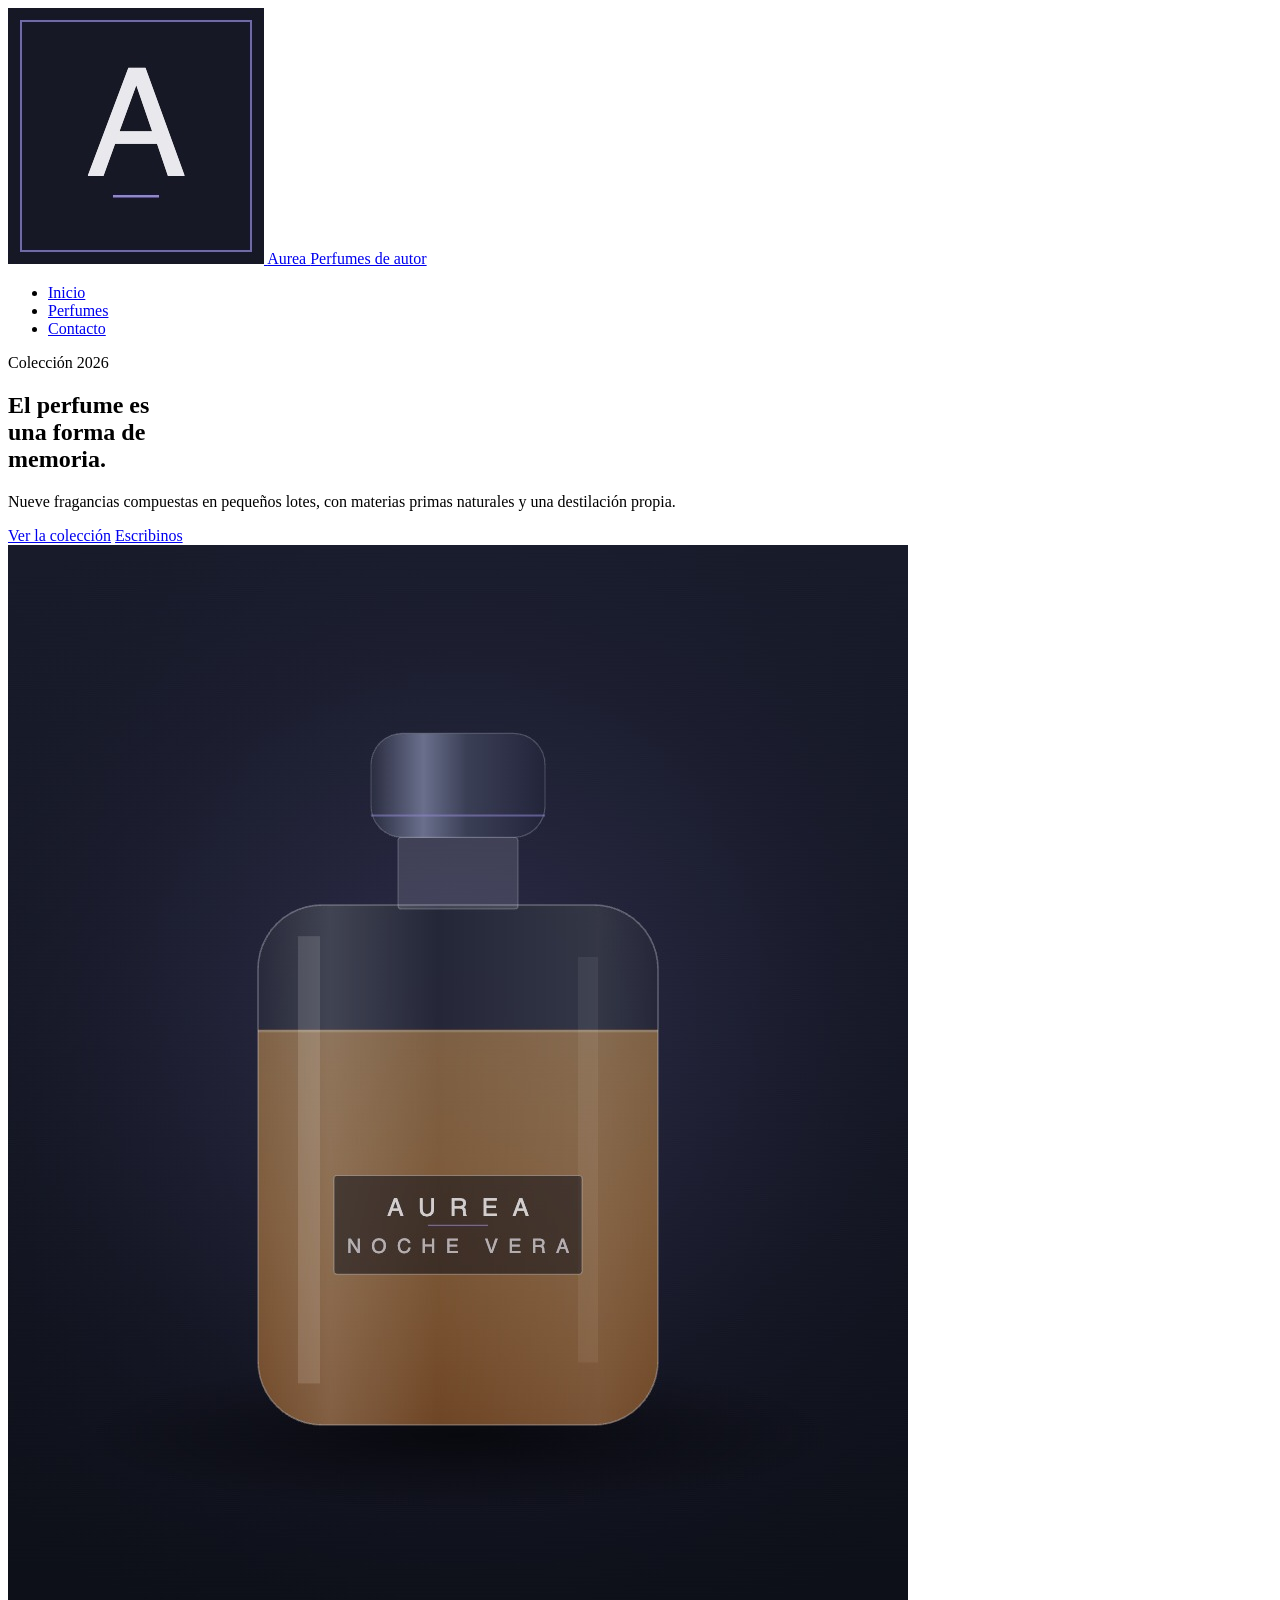
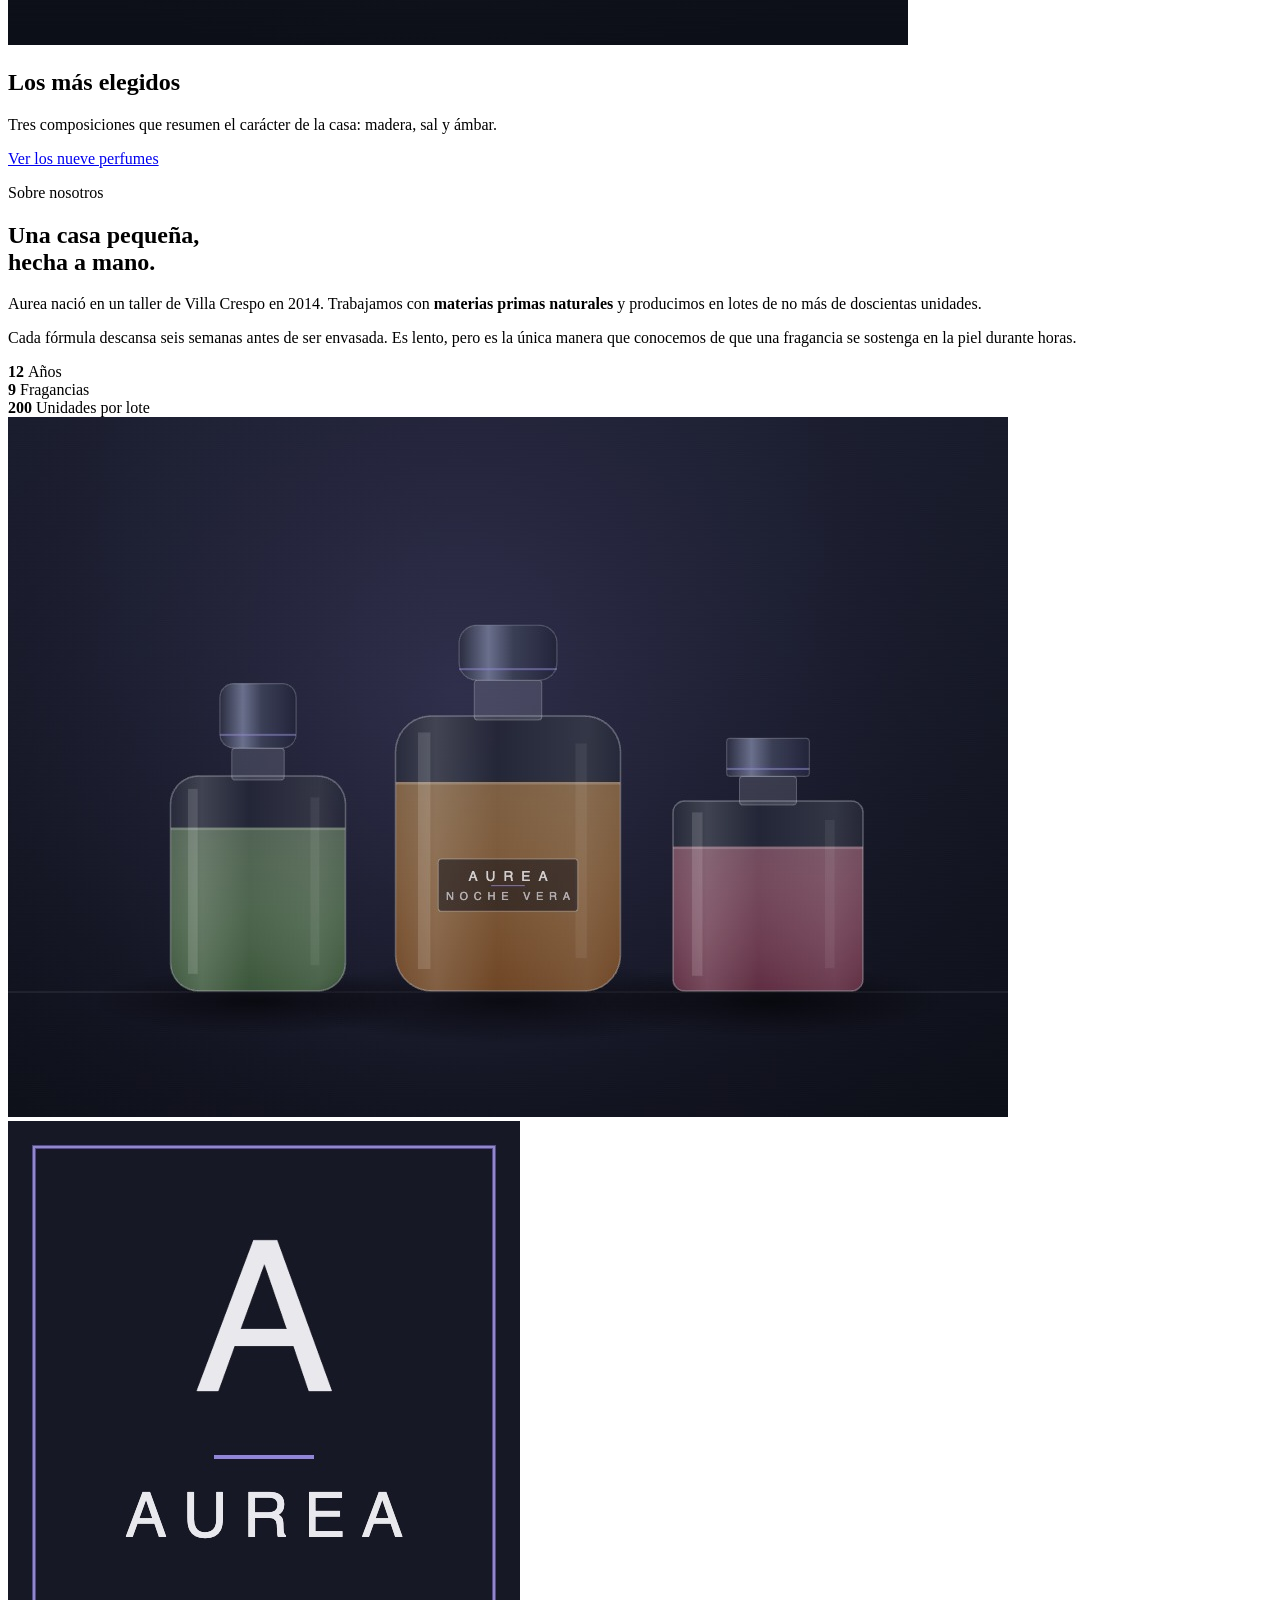
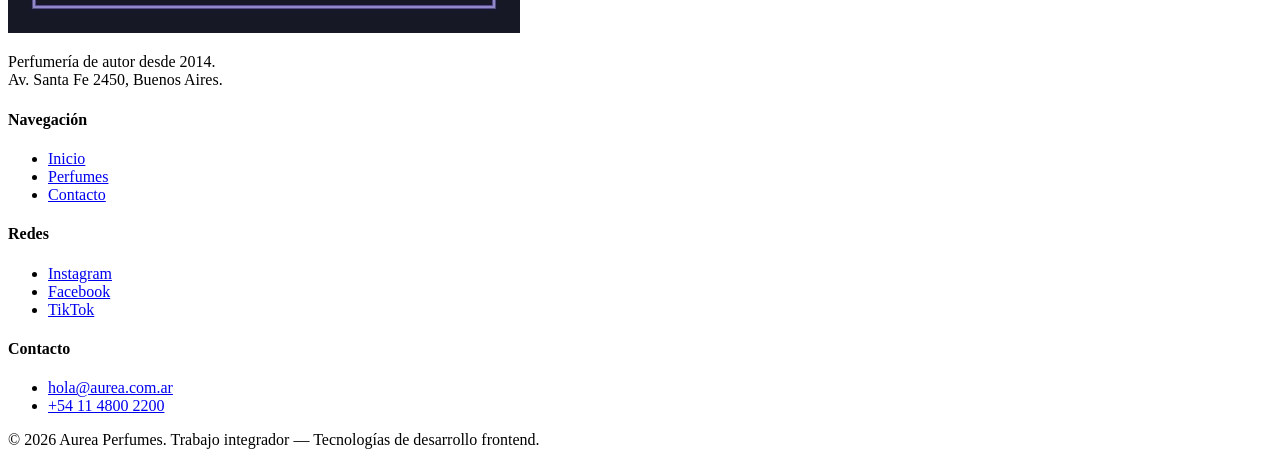
==== commit 777ad753: "arreglo equivocacion index y products" ====
--- a/index.html
+++ b/index.html
@@ -1,17 +1,16 @@
 <!DOCTYPE html>
-<html lang="es">
+<html lang="en">
 <head>
     <meta charset="UTF-8">
     <meta name="viewport" content="width=device-width, initial-scale=1.0">
-    <title>Perfumes-Aurea</title>
+    <title>Aurea - HOME</title>
     <link rel="preconnect" href="https://fonts.googleapis.com">
     <link rel="preconnect" href="https://fonts.gstatic.com" crossorigin>
     <link href="https://fonts.googleapis.com/css2?family=Inter:wght@400;500&display=swap" rel="stylesheet">
-    <link rel="stylesheet" href="./css/styles.css">
+    <link rel="stylesheet" href="./css/style.css">
 </head>
 <body>
-
-  <header class="cabecera">
+    <header class="cabecera">
     <div class="contenedor">
       <a href="index.html" class="logo">
         <img src="./img/logo-chico.jpg" alt="Logo de Aurea Perfumes">
@@ -21,213 +20,67 @@
       </a>
       <nav>
         <ul class="menu">
-          <li><a href="index.html">Inicio</a></li>
-          <li><a href="products.html" class="activo">Perfumes</a></li>
+          <li><a href="index.html" class="activo">Inicio</a></li>
+          <li><a href="products.html">Perfumes</a></li>
           <li><a href="contact.html">Contacto</a></li>
         </ul>
       </nav>
     </div>
   </header>
-
-  <main>
+    <section class="portada">
+    <div class="contenedor">
+      <div class="portada-texto">
+        <p class="antetitulo">Colección 2026</p>
+        <h1 class="titulo-grande">El perfume es<br>una forma de<br>memoria.</h1>
+        <p class="bajada">Nueve fragancias compuestas en pequeños lotes, con materias primas naturales y una destilación propia.</p>
+        <a href="products.html" class="boton">Ver la colección</a>
+        <a href="contact.html" class="boton boton-secundario">Escribinos</a>
+      </div>
+      <div class="portada-imagen">
+        <img src="./img/portada.jpg" alt="Frasco de perfume Aurea" class="foto-alta">
+      </div>
+    </div>
+  </section>
     <section class="seccion">
-      <div class="contenedor">
-        <p class="antetitulo">Catálogo</p>
-        <h1 class="titulo-seccion">Los veinte perfumes</h1>
-        <p class="texto-seccion">Todas las fragancias están disponibles en eau de parfum. Envío sin cargo a partir de $50.000 y dos muestras de regalo en cada compra.</p>
-
-        <div class="catalogo">
-
-          <article class="producto">
-            <img src="./img/perfume (1).png" alt="Frasco de perfume" class="foto-producto">
-            <h3 class="producto-nombre">Angel Nova</h3>
-            <div class="producto-pie">
-              <span class="precio">$300.000</span>
-            </div>
-          </article>
-
-          <article class="producto">
-            <img src="./img/perfume (2).png" alt="Frasco de perfume" class="foto-producto">
-            <h3 class="producto-nombre">Zadig Eau de Parfum Intense</h3>
-            <div class="producto-pie">
-              <span class="precio">$353.000</span>
-            </div>
-          </article>
-
-          <article class="producto">
-            <img src="./img/perfume (3).png" alt="Frasco de perfume" class="foto-producto">
-            <h3 class="producto-nombre"> Burberry Goddess EDP</h3>
-            <div class="producto-pie">
-              <span class="precio">$360.000</span>
-            </div>
-          </article>
-
-          <article class="producto">
-            <img src="./img/perfume (4).png" alt="Frasco de perfume" class="foto-producto">
-            <h3 class="producto-nombre">Kenzo Amour EDP</h3>
-            <div class="producto-pie">
-              <span class="precio">$320.000</span>
-            </div>
-          </article>
-
-          <article class="producto">
-            <img src="./img/perfume (5).png" alt="Frasco de perfume" class="foto-producto">
-            <h3 class="producto-nombre">Libre Intense EDP</h3>
-            <div class="producto-pie">
-              <span class="precio">$469.000</span>
-            </div>
-          </article>
-
-          <article class="producto">
-            <img src="./img/perfume (6).png" alt="Frasco de perfume" class="foto-producto">
-            <h3 class="producto-nombre">Miss Dior EDP</h3>
-            <div class="producto-pie">
-              <span class="precio">$322.000</span>
-            </div>
-          </article>
-
-          <article class="producto">
-            <img src="./img/perfume (7).png" alt="Frasco de perfume" class="foto-producto">
-            <h3 class="producto-nombre">Escape Calvin Klein EDP</h3>
-            <div class="producto-pie">
-              <span class="precio">$75.000</span>
-            </div>
-          </article>
-
-          <article class="producto">
-            <img src="./img/perfume (8).png" alt="Frasco de perfume" class="foto-producto">
-            <h3 class="producto-nombre">Scandal EDP Jean Paul Gaultier</h3>
-            <div class="producto-pie">
-              <span class="precio">$317.000</span>
-            </div>
-          </article>
-
-          <article class="producto">
-            <img src="./img/perfume (9).png" alt="Frasco de perfume" class="foto-producto">
-            <h3 class="producto-nombre">J'adore infinissime EDP</h3>
-            <div class="producto-pie">
-              <span class="precio">$286.700</span>
-            </div>
-          </article>
-
-          <article class="producto">
-            <img src="./img/perfume (10).png" alt="Frasco de perfume" class="foto-producto">
-            <h3 class="producto-nombre">La Vie Est Belle EDP </h3>
-            <div class="producto-pie">
-              <span class="precio">$373.000</span>
-            </div>
-          </article>
-
-          <article class="producto">
-            <img src="./img/perfume (11).png" alt="Frasco de perfume" class="foto-producto">
-            <h3 class="producto-nombre">Kenzo Homme EDP</h3>
-            <div class="producto-pie">
-              <span class="precio"> $230.000</span>
-            </div>
-          </article>
-
-          <article class="producto">
-            <img src="./img/perfume (12).png" alt="Frasco de perfume" class="foto-producto">
-            <h3 class="producto-nombre">Tom Ford Eau d'ombré Leather</h3>
-            <div class="producto-pie">
-              <span class="precio">$315.000</span>
-            </div>
-          </article>
-
-          <article class="producto">
-            <img src="./img/perfume (13).png" alt="Frasco de perfume" class="foto-producto">
-            <h3 class="producto-nombre">POLO BLUE</h3>
-            <div class="producto-pie">
-              <span class="precio">$260.000</span>
-            </div>
-          </article>
-
-          <article class="producto">
-            <img src="./img/perfume (14).png" alt="Frasco de perfume" class="foto-producto">
-            <h3 class="producto-nombre">Carolina Herrera 212 EDP pour homme</h3>
-            <div class="producto-pie">
-              <span class="precio">$290.000</span>
-            </div>
-          </article>
-
-          <article class="producto">
-            <img src="./img/perfume (15).png" alt="Frasco de perfume" class="foto-producto">
-            <h3 class="producto-nombre">Scandal Pour Homme de Jean Paul Gaultier</h3>
-            <div class="producto-pie">
-              <span class="precio">$ 316.500</span>
-            </div>
-          </article>
-
-          <article class="producto">
-            <img src="./img/perfume (16).png" alt="Frasco de perfume" class="foto-producto">
-            <h3 class="producto-nombre">Prada Paradigme Eau de Parfum</h3>
-            <div class="producto-pie">
-              <span class="precio"> $449.000</span>
-            </div>
-          </article>
-
-          <article class="producto">
-            <img src="./img/perfume (17).png" alt="Frasco de perfume" class="foto-producto">
-            <h3 class="producto-nombre">Burberry HERO EDP</h3>
-            <div class="producto-pie">
-              <span class="precio">$345.000</span>
-            </div>
-          </article>
-
-          <article class="producto">
-            <img src="./img/perfume (18).png" alt="Frasco de perfume" class="foto-producto">
-            <h3 class="producto-nombre">VALENTINO BORN IN ROMA UOMO INTENSE EDP </h3>
-            <div class="producto-pie">
-              <span class="precio">$419.000</span>
-            </div>
-          </article>
-
-          <article class="producto">
-            <img src="./img/perfume (19).png" alt="Frasco de perfume" class="foto-producto">
-            <h3 class="producto-nombre">Yves Saint Laurent "Myslf" EDP</h3>
-            <div class="producto-pie">
-              <span class="precio">$405.000</span>
-            </div>
-          </article>
-
-          <article class="producto">
-            <img src="./img/perfume (20).png" alt="Frasco de perfume" class="foto-producto">
-            <h3 class="producto-nombre"> MANDARINE BASILIC EDT Guerlain</h3>
-            <div class="producto-pie">
-              <span class="precio">$237.000</span>
-            </div>
-          </article>
-
+    <div class="contenedor">
+      <h2 class="titulo-seccion">Los más elegidos</h2>
+      <p class="texto-seccion">Tres composiciones que resumen el carácter de la casa: madera, sal y ámbar.</p>
+      <div class="catalogo">
+        
+      </div>
+      <a href="productos.html" class="boton">Ver los nueve perfumes</a>
+    </div>
+  </section>
+    <section class="seccion sobre">
+    <div class="contenedor">
+      <div class="sobre-texto">
+        <p class="antetitulo">Sobre nosotros</p>
+        <h2 class="titulo-seccion">Una casa pequeña,<br>hecha a mano.</h2>
+        <p>Aurea nació en un taller de Villa Crespo en 2014. Trabajamos con <strong>materias primas naturales</strong> y producimos en lotes de no más de doscientas unidades.</p>
+        <p>Cada fórmula descansa seis semanas antes de ser envasada. Es lento, pero es la única manera que conocemos de que una fragancia se sostenga en la piel durante horas.</p>
+        <div class="datos">
+          <div class="dato"><strong>12 </strong><span>Años</span></div>
+          <div class="dato"><strong>9 </strong><span>Fragancias</span></div>
+          <div class="dato"><strong>200 </strong><span>Unidades por lote</span></div>
         </div>
       </div>
-    </section>
-
-    <section class="seccion sobre">
-      <div class="contenedor">
-        <div class="sobre-texto">
-          <h2 class="titulo-seccion">¿No sabés cuál elegir?</h2>
-          <p>Pedinos el <em>kit descubrimiento</em>: cinco muestras de 2 ml a elección, con el valor descontable de tu próxima compra.</p>
-          <a href="contact.html" class="boton">Pedir el kit</a>
-        </div>
-        <div class="sobre-imagen">
-          <img src="./img/muestras.jpg" alt="Kit de muestras de Aurea" class="foto-ancha">
-        </div>
+      <div class="sobre-imagen">
+        <img src="img/taller.jpg" alt="Taller de Aurea" class="foto-ancha">
       </div>
-    </section>
-  </main>
-
-  <footer class="pie">
+    </div>
+  </section>
+    <footer class="pie">
     <div class="contenedor">
       <div class="pie-columna">
-        <img src="./img/logo.jpg" alt="Logo de Aurea Perfumes" class="logo-pie">
+        <img src="img/logo.jpg" alt="Logo de Aurea Perfumes" class="logo-pie">
         <p class="medida">Perfumería de autor desde 2014.<br>Av. Santa Fe 2450, Buenos Aires.</p>
       </div>
       <div class="pie-columna">
         <h4>Navegación</h4>
         <ul>
           <li><a href="index.html">Inicio</a></li>
-          <li><a href="products.html">Perfumes</a></li>
-          <li><a href="contact.html">Contacto</a></li>
+          <li><a href="productos.html">Perfumes</a></li>
+          <li><a href="contacto.html">Contacto</a></li>
         </ul>
       </div>
       <div class="pie-columna">
@@ -250,6 +103,5 @@
       <p class="copyright">© 2026 Aurea Perfumes. Trabajo integrador — Tecnologías de desarrollo frontend.</p>
     </div>
   </footer>
-
 </body>
 </html>
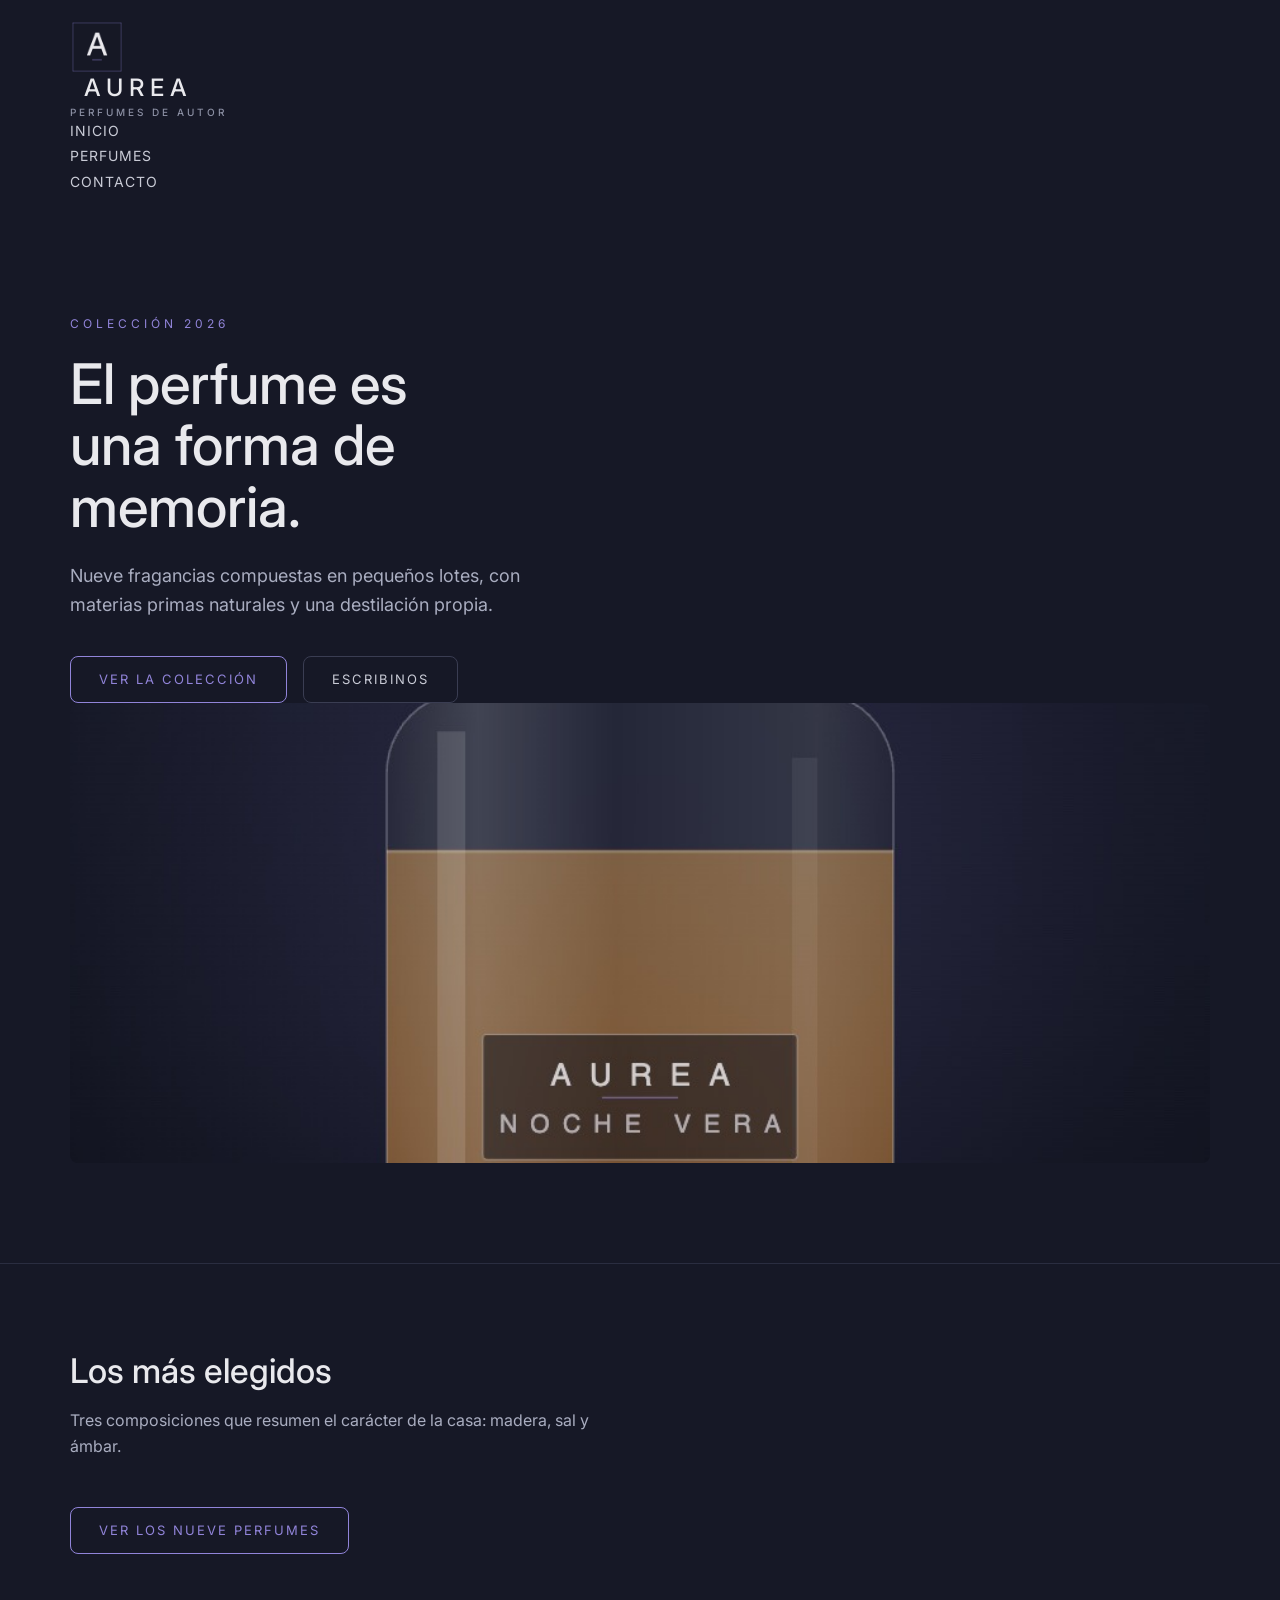
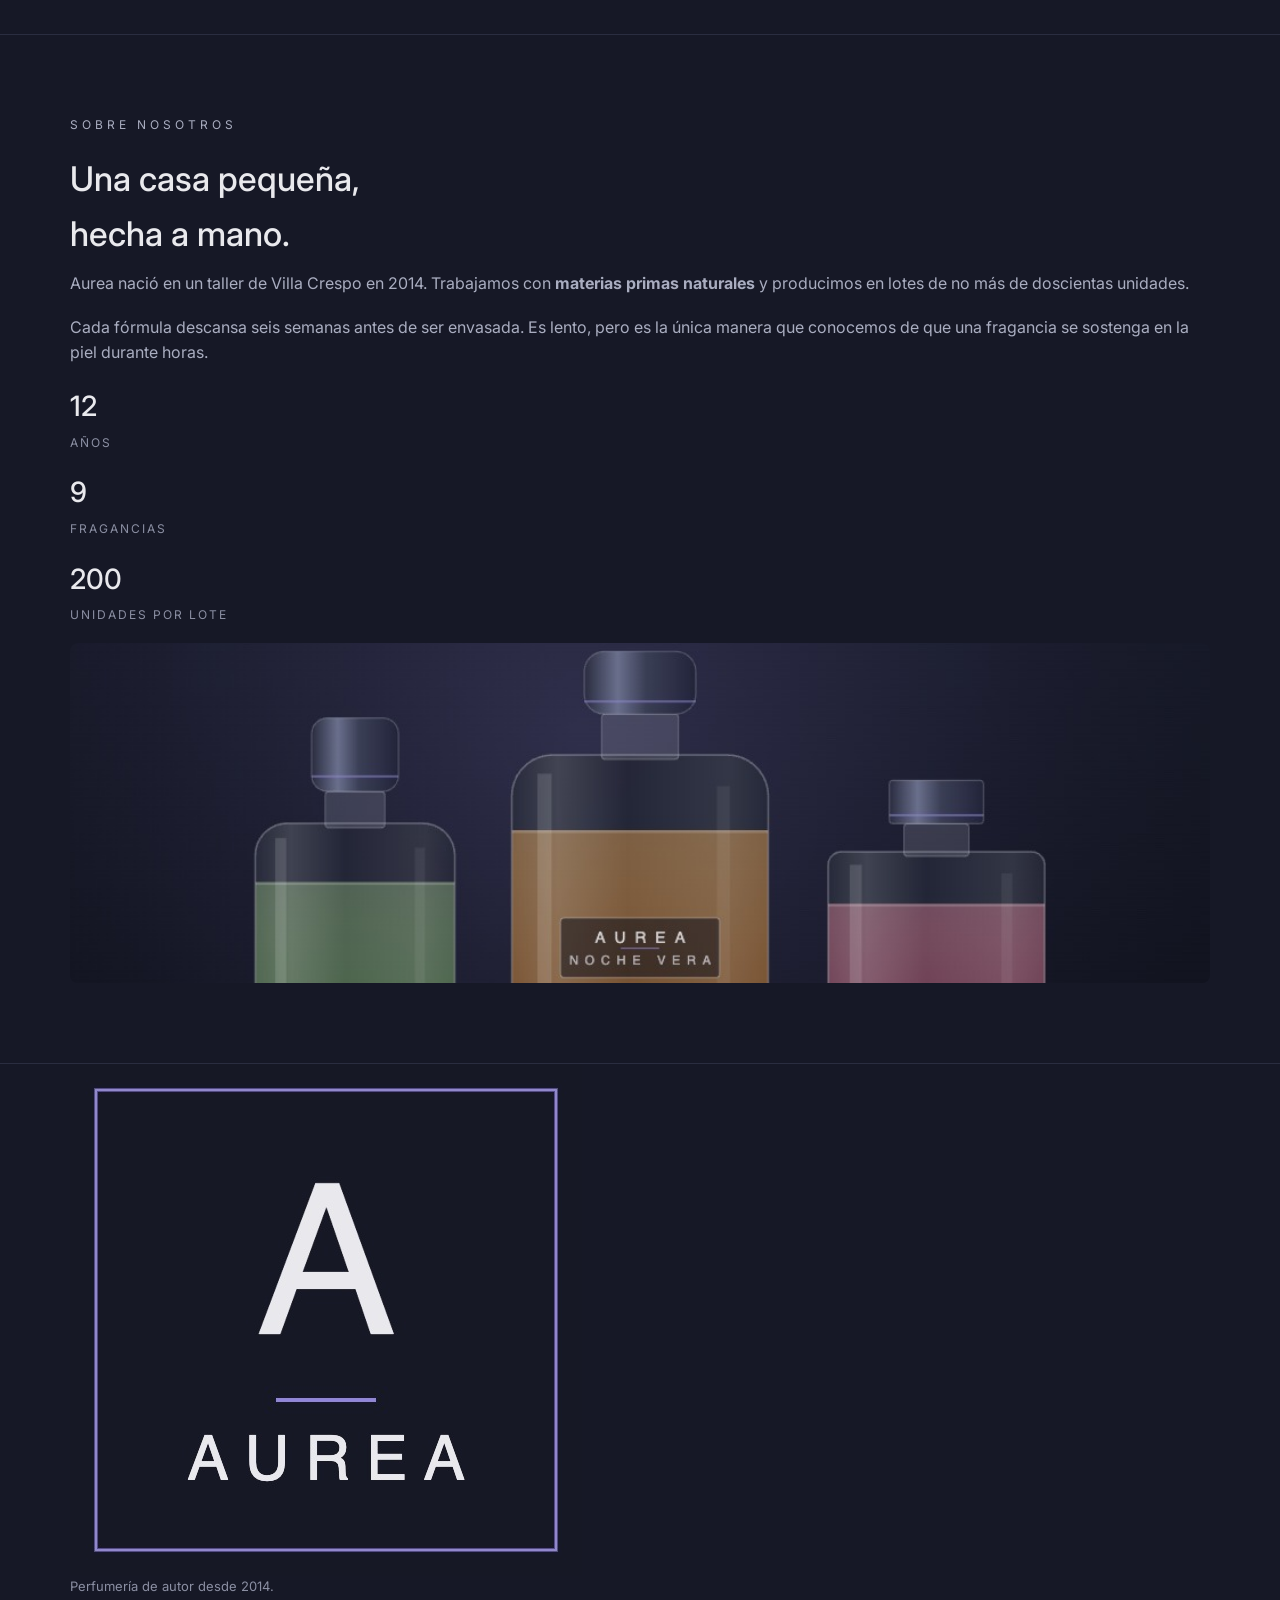
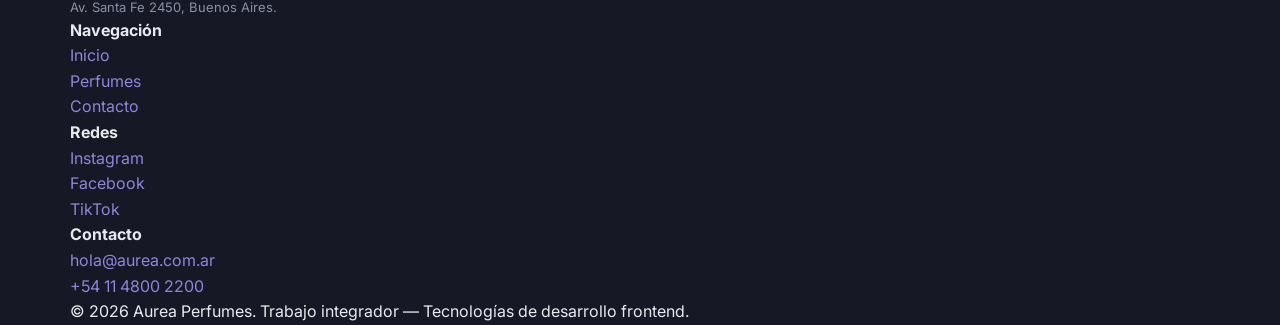
==== commit 47bfa540: "estilos de las tarjetas del catalogo" ====
--- a/index.html
+++ b/index.html
@@ -7,7 +7,7 @@
     <link rel="preconnect" href="https://fonts.googleapis.com">
     <link rel="preconnect" href="https://fonts.gstatic.com" crossorigin>
     <link href="https://fonts.googleapis.com/css2?family=Inter:wght@400;500&display=swap" rel="stylesheet">
-    <link rel="stylesheet" href="./css/style.css">
+    <link rel="stylesheet" href="./css/styles.css">
 </head>
 <body>
     <header class="cabecera">
--- a/css/styles.css
+++ b/css/styles.css
@@ -0,0 +1,230 @@
+* {
+    margin: 0;
+    padding: 0;
+    box-sizing: border-box;
+}
+
+body {
+    font-family: "Inter", Arial, Helvetica, sans-serif;
+    background-color: #161826;
+    color: #e9e9ed;
+    font-size: 16px;
+    line-height: 1.6;
+}
+
+a {
+    text-decoration: none;
+    color: #9184d9;
+}
+
+ul {
+    list-style: none;
+}
+
+img {
+    max-width: 100%;
+    display: block;
+}
+
+.contenedor {
+    width: 90%;
+    max-width: 1140px;
+    margin: 0 auto;
+}
+
+.cabecera .contenedor {
+    padding: 20px 0px 20px 0px;
+}
+
+.logo img{
+        width: 54px;
+        height: 54px;
+        border-radius: 8px;
+    }
+
+.logo-texto {
+    margin-left: 14px;
+    font-size: 24px;
+    font-weight: 500;
+    letter-spacing: 6px;
+    color: #e9e9ed;
+    text-transform: uppercase;
+    line-height: 1.2;
+}
+
+.logo-bajada {
+    display: block;
+    font-size: 10px;
+    letter-spacing: 3px;
+    color: #8b8fa3;
+    text-transform: uppercase;
+    margin: 2px 0px 0px 0px;
+}
+
+.menu a {
+    color: #c9cbd6;
+    font-size: 14px;
+    letter-spacing: 1px;
+    text-transform: uppercase;
+    padding-bottom: 4px;
+    border-bottom: 1px solid transparent;
+}
+
+.menu .activp {
+    color: #9184d9;
+    border-bottom: 1px solid #9184d9;
+}
+
+.portada {
+    padding-top: 100px;
+    padding-bottom: 100px;
+    border-bottom: 1px solid #2a2d40;
+}
+
+.antetitulo {
+    font-size: 12px;
+    letter-spacing: 4px;
+    text-transform: uppercase;
+    color: #9184d9;
+    margin-bottom: 20px;
+}
+
+.titulo-grande {
+    font-size: 56px;
+    font-weight: 500;
+    line-height: 1.1;
+    margin-bottom: 24px;
+}
+
+.bajada {
+    font-size: 18px;
+    color: #a9adc0;
+    margin-bottom: 36px;
+    max-width: 460px;
+}
+
+.boton {
+    display: inline-block;
+    border: 1px solid #9184d9;
+    color: #9184d9;
+    padding: 12px 28px;
+    border-radius: 8px;
+    font-size: 13px;
+    letter-spacing: 2px;
+    text-transform: uppercase;
+    background-color: transparent;
+    font-family: "Inter", Helvetica, Arial, sans-serif;
+    cursor: pointer;
+}
+
+.boton-secundario {
+    border: 1px solid #3a3d52;
+    color: #c9cbd6;
+    margin-left: 12px;
+}
+
+.foto-alta {
+  height: 460px;
+  width: 100%;
+  object-fit: cover;
+  border-radius: 8px;
+}
+
+.foto-producto {
+  height: 300px;
+  width: 100%;
+  object-fit: cover;
+  border-radius: 8px;
+  margin-bottom: 20px;
+}
+
+.foto-ancha {
+  height: 340px;
+  width: 100%;
+  object-fit: cover;
+  border-radius: 8px;
+}
+
+.seccion {
+  padding-top: 80px;
+  padding-bottom: 80px;
+  border-bottom: 1px solid #2a2d40;
+}
+
+.titulo-seccion {
+  font-size: 34px;
+  font-weight: 500;
+  margin-bottom: 10px;
+}
+
+.texto-seccion {
+  color: #a9adc0;
+  max-width: 540px;
+  margin-bottom: 48px;
+}
+
+.producto {
+  background-color: #1b1e2e;
+  border: 1px solid #2a2d40;
+  border-radius: 8px;
+  padding: 20px;
+}
+
+.producto-familia {
+  font-size: 11px;
+  letter-spacing: 3px;
+  text-transform: uppercase;
+  color: #9184d9;
+  margin-bottom: 6px;
+}
+
+.producto-nombre {
+  font-size: 22px;
+  font-weight: 500;
+  margin-bottom: 8px;
+}
+
+.producto-notas {
+  font-size: 14px;
+  color: #a9adc0;
+  margin-bottom: 18px;
+}
+
+.producto-pie {
+  border-top: 1px solid #2a2d40;
+  padding-top: 16px;
+  margin-top: 18px;
+}
+
+.precio {
+  font-size: 20px;
+}
+
+.medida {
+  font-size: 13px;
+  color: #8b8fa3;
+}
+
+.sobre-texto p {
+  color: #a9adc0;
+  margin-bottom: 18px;
+}
+
+.dato {
+  margin-right: 44px;
+  margin-bottom: 16px;
+}
+
+.dato strong {
+  display: block;
+  font-size: 28px;
+  font-weight: 500;
+  color: #e9e9ed;
+}
+
+.dato span {
+  font-size: 12px;
+  letter-spacing: 2px;
+  text-transform: uppercase;
+  color: #8b8fa3;
+}
